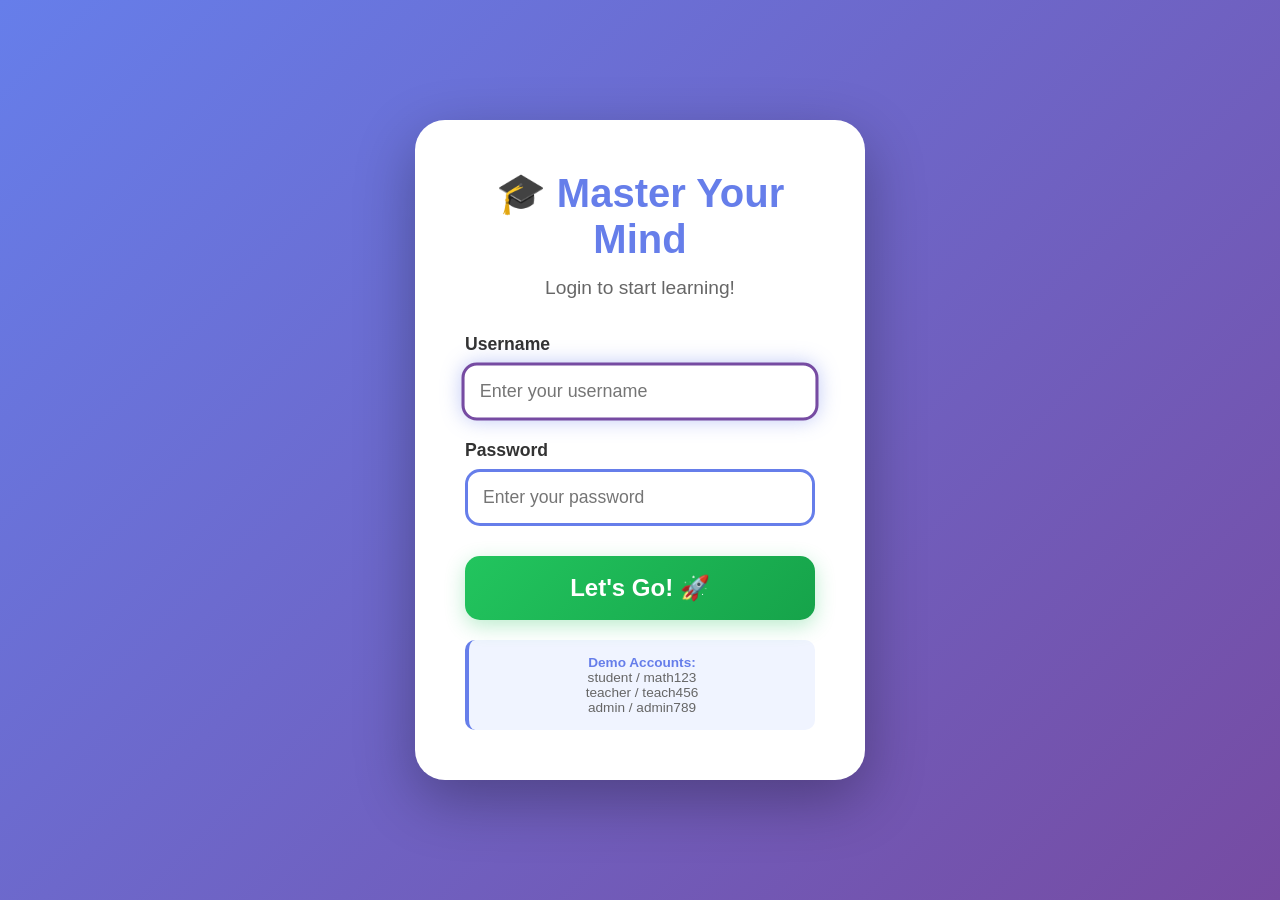
==== index.html @ 48326f7e "math page" ====
<!DOCTYPE html>
<html lang="en">
<head>
    <meta charset="UTF-8">
    <meta name="viewport" content="width=device-width, initial-scale=1.0">
    <title>Math Facts Practice</title>
    <style>
        :root {
            --primary-color: #667eea;
            --primary-dark: #764ba2;
            --success-color: #22c55e;
            --success-dark: #16a34a;
            --warning-color: #f59e0b;
            --warning-dark: #d97706;
            --error-color: #ef4444;
            --text-color: #333;
            --shadow-sm: 0 4px 10px rgba(0, 0, 0, 0.15);
            --shadow-md: 0 8px 25px rgba(0, 0, 0, 0.2);
            --shadow-lg: 0 20px 60px rgba(0, 0, 0, 0.3);
            --border-radius: 20px;
            --transition: all 0.3s ease;
        }

        * {
            margin: 0;
            padding: 0;
            box-sizing: border-box;
        }

        body {
            font-family: 'Comic Sans MS', cursive, sans-serif;
            background: linear-gradient(135deg, var(--primary-color) 0%, var(--primary-dark) 100%);
            background-attachment: fixed;
            min-height: 100vh;
            display: flex;
            justify-content: center;
            align-items: center;
            padding: 40px 20px;
            overflow-x: hidden;
            -webkit-font-smoothing: antialiased;
            -moz-osx-font-smoothing: grayscale;
        }

        .container {
            background: white;
            border-radius: 30px;
            padding: 30px;
            box-shadow: var(--shadow-lg);
            max-width: 700px;
            width: 100%;
            max-height: 85vh;
            overflow-y: auto;
        }

        h1 {
            color: var(--primary-color);
            text-align: center;
            margin-bottom: 20px;
            font-size: 2.2em;
            text-shadow: 2px 2px 4px rgba(102, 126, 234, 0.1);
            animation: titleGlow 3s ease-in-out infinite;
        }

        @keyframes titleGlow {
            0%, 100% {
                text-shadow: 2px 2px 4px rgba(102, 126, 234, 0.2);
            }
            50% {
                text-shadow: 2px 2px 8px rgba(102, 126, 234, 0.4);
            }
        }

        .score-board {
            display: flex;
            justify-content: space-around;
            margin-bottom: 20px;
            padding: 15px;
            background: linear-gradient(135deg, #f0f4ff 0%, #fef3ff 100%);
            border-radius: var(--border-radius);
            box-shadow: var(--shadow-sm);
        }

        .score-item {
            text-align: center;
            transition: var(--transition);
        }

        .score-item:hover {
            transform: translateY(-2px);
        }

        .score-label {
            font-size: 0.9em;
            color: #666;
            margin-bottom: 5px;
            text-transform: uppercase;
            letter-spacing: 0.5px;
        }

        .score-value {
            font-size: 2em;
            font-weight: bold;
            color: var(--primary-color);
            text-shadow: 1px 1px 2px rgba(102, 126, 234, 0.1);
        }

        .difficulty-selector {
            display: flex;
            gap: 10px;
            margin-bottom: 30px;
            flex-wrap: wrap;
        }

        .difficulty-btn, .operation-btn {
            flex: 1;
            padding: 12px;
            border: 3px solid var(--primary-color);
            background: white;
            border-radius: 12px;
            font-size: 0.95em;
            font-weight: bold;
            cursor: pointer;
            transition: var(--transition);
            min-width: 100px;
            box-shadow: var(--shadow-sm);
        }

        .difficulty-btn:hover, .operation-btn:hover {
            transform: translateY(-2px);
            box-shadow: var(--shadow-md);
        }

        .difficulty-btn.active, .operation-btn.active {
            background: linear-gradient(135deg, var(--success-color) 0%, var(--success-dark) 100%);
            color: white;
            border-color: var(--success-dark);
            box-shadow: 0 6px 20px rgba(34, 197, 94, 0.4);
            transform: scale(1.05);
        }

        .operation-btn {
            background: rgba(255, 255, 255, 0.95);
            backdrop-filter: blur(10px);
        }

        .operation-btn.active {
            background: linear-gradient(135deg, var(--success-color) 0%, var(--success-dark) 100%);
        }

        .problem-area {
            text-align: center;
            margin: 25px 0;
        }

        .keyboard-hint {
            font-size: 0.9em;
            color: #999;
            margin-top: 10px;
            font-style: italic;
        }

        .problem {
            font-size: 2.5em;
            font-weight: bold;
            color: var(--text-color);
            margin-bottom: 20px;
            text-shadow: 2px 2px 4px rgba(0, 0, 0, 0.05);
            animation: problemFade 0.4s ease-out;
        }

        .problem sup {
            font-size: 0.6em;
            vertical-align: super;
        }

        @keyframes problemFade {
            from {
                opacity: 0;
                transform: scale(0.95);
            }
            to {
                opacity: 1;
                transform: scale(1);
            }
        }

        .answer-input {
            font-size: 2em;
            padding: 15px;
            border: 3px solid var(--primary-color);
            border-radius: 15px;
            text-align: center;
            width: 200px;
            font-family: inherit;
            transition: var(--transition);
        }

        .answer-input:focus {
            outline: none;
            border-color: var(--primary-dark);
            box-shadow: 0 0 20px rgba(102, 126, 234, 0.4);
            transform: scale(1.02);
        }

        .submit-btn {
            margin-top: 20px;
            padding: 15px 40px;
            font-size: 1.5em;
            background: linear-gradient(135deg, var(--primary-color) 0%, var(--primary-dark) 100%);
            color: white;
            border: none;
            border-radius: 15px;
            cursor: pointer;
            font-weight: bold;
            transition: var(--transition);
            box-shadow: 0 4px 15px rgba(102, 126, 234, 0.3);
        }

        .submit-btn:hover:not(:disabled) {
            transform: scale(1.05) translateY(-2px);
            box-shadow: 0 8px 25px rgba(102, 126, 234, 0.5);
        }

        .submit-btn:active:not(:disabled) {
            transform: scale(0.98);
        }

        .submit-btn:disabled, .answer-input:disabled {
            opacity: 0.5;
            cursor: not-allowed;
            filter: grayscale(0.3);
        }

        .feedback {
            margin-top: 20px;
            font-size: 1.5em;
            font-weight: bold;
            min-height: 40px;
            transition: all 0.3s;
        }

        .feedback.break-message {
            color: #f59e0b;
            font-size: 1.3em;
            line-height: 1.5;
        }

        .correct {
            color: #22c55e;
        }

        .incorrect {
            color: #ef4444;
        }

        .left-panel {
            position: fixed;
            left: 20px;
            top: 50%;
            transform: translateY(-50%);
            display: flex;
            flex-direction: column;
            gap: 15px;
            min-width: 280px;
            z-index: 50;
            max-height: 90vh;
            overflow-y: auto;
        }

        .operations {
            display: grid;
            grid-template-columns: repeat(2, 1fr);
            gap: 7px;
        }

        .operation-btn {
            width: 100%;
            padding: 10px 8px;
            font-size: 0.85em;
        }

        .difficulty-selector {
            display: flex;
            gap: 10px;
            flex-wrap: wrap;
        }

        @keyframes celebrate {
            0%, 100% { transform: scale(1); }
            50% { transform: scale(1.2); }
        }

        .celebrating {
            animation: celebrate 0.5s ease-in-out;
        }

        .rewards-bank {
            background: linear-gradient(135deg, #ffd89b 0%, #19547b 100%);
            border-radius: 20px;
            padding: 20px;
            height: 180px;
            box-shadow: 0 8px 25px rgba(0, 0, 0, 0.2);
            display: flex;
            flex-direction: column;
        }

        .bank-title {
            text-align: center;
            color: white;
            font-size: 1.3em;
            font-weight: bold;
            margin-bottom: 15px;
            text-shadow: 2px 2px 4px rgba(0, 0, 0, 0.3);
        }

        .rewards-container {
            display: flex;
            flex-wrap: wrap;
            gap: 10px;
            justify-content: center;
            flex: 1;
            overflow-y: auto;
            align-content: flex-start;
        }

        .reward-item {
            font-size: 2.5em;
            animation: rewardPop 0.5s ease-out;
            display: inline-block;
        }

        @keyframes rewardPop {
            0% {
                transform: scale(0) rotate(0deg);
                opacity: 0;
            }
            50% {
                transform: scale(1.3) rotate(180deg);
            }
            100% {
                transform: scale(1) rotate(360deg);
                opacity: 1;
            }
        }

        .floating-reward {
            position: fixed;
            font-size: 4em;
            pointer-events: none;
            animation: floatUp 2s ease-out forwards;
            z-index: 1000;
        }

        @keyframes floatUp {
            0% {
                transform: translateY(0) scale(1);
                opacity: 1;
            }
            100% {
                transform: translateY(-200px) scale(1.5);
                opacity: 0;
            }
        }

        .sound-toggle {
            position: fixed;
            top: 20px;
            right: 20px;
            background: white;
            border: 3px solid var(--primary-color);
            border-radius: 50%;
            width: 60px;
            height: 60px;
            font-size: 1.8em;
            cursor: pointer;
            transition: var(--transition);
            box-shadow: var(--shadow-md);
            z-index: 100;
        }

        .sound-toggle:hover {
            transform: scale(1.15) rotate(15deg);
            background: var(--primary-color);
            box-shadow: 0 8px 25px rgba(102, 126, 234, 0.4);
        }

        .sound-toggle:active {
            transform: scale(0.95);
        }

        .sound-toggle.muted {
            opacity: 0.6;
            filter: grayscale(0.5);
        }

        .timer-container {
            text-align: center;
            margin-bottom: 15px;
            display: flex;
            justify-content: center;
            align-items: center;
            gap: 15px;
        }

        .timer {
            font-size: 2.5em;
            font-weight: bold;
            color: var(--primary-color);
            padding: 15px 30px;
            background: linear-gradient(135deg, #f0f4ff 0%, #fef3ff 100%);
            border-radius: var(--border-radius);
            display: inline-block;
            min-width: 120px;
            transition: var(--transition);
            box-shadow: var(--shadow-sm);
        }

        .timer.warning {
            color: var(--error-color);
            background: linear-gradient(135deg, #fee 0%, #ffe6e6 100%);
            animation: pulse 1s infinite;
        }

        .control-btn {
            padding: 15px 30px;
            font-size: 1.3em;
            background: linear-gradient(135deg, var(--success-color) 0%, var(--success-dark) 100%);
            color: white;
            border: none;
            border-radius: 15px;
            cursor: pointer;
            font-weight: bold;
            transition: var(--transition);
            box-shadow: 0 4px 15px rgba(34, 197, 94, 0.3);
        }

        .control-btn:hover {
            transform: scale(1.05) translateY(-2px);
            box-shadow: 0 8px 25px rgba(34, 197, 94, 0.5);
        }

        .control-btn:active {
            transform: scale(0.98);
        }

        .control-btn.pause {
            background: linear-gradient(135deg, var(--warning-color) 0%, var(--warning-dark) 100%);
            box-shadow: 0 4px 15px rgba(245, 158, 11, 0.3);
        }

        .control-btn.pause:hover {
            box-shadow: 0 8px 25px rgba(245, 158, 11, 0.5);
        }

        @keyframes pulse {
            0%, 100% { transform: scale(1); }
            50% { transform: scale(1.05); }
        }

        @media (max-width: 1200px) {
            .left-panel {
                left: 10px;
                min-width: 260px;
            }

            .operation-btn {
                font-size: 0.8em;
                padding: 9px 6px;
            }

            .operations-container, .difficulty-selector-left {
                padding: 12px;
            }
        }

        .puzzle-container {
            background: rgba(255, 255, 255, 0.95);
            backdrop-filter: blur(10px);
            border-radius: 20px;
            padding: 25px;
            box-shadow: 0 8px 25px rgba(0, 0, 0, 0.2);
            display: flex;
            flex-direction: column;
        }

        .puzzle-title {
            text-align: center;
            font-size: 1.5em;
            font-weight: bold;
            color: #667eea;
            margin-bottom: 12px;
        }

        .puzzle-progress {
            text-align: center;
            font-size: 1.1em;
            color: #666;
            margin-bottom: 15px;
            font-weight: bold;
        }

        .progress-bar-container {
            width: 100%;
            height: 8px;
            background: #e0e0e0;
            border-radius: 10px;
            overflow: hidden;
            margin-bottom: 18px;
        }

        .progress-bar {
            height: 100%;
            background: linear-gradient(90deg, var(--success-color), var(--primary-color));
            width: 0%;
            transition: width 0.5s ease-out;
            box-shadow: 0 0 10px rgba(102, 126, 234, 0.5);
        }

        .puzzle-grid {
            display: grid;
            grid-template-columns: repeat(4, 1fr);
            gap: 6px;
            background: #f0f4ff;
            padding: 15px;
            border-radius: 15px;
        }

        .puzzle-slot {
            aspect-ratio: 1;
            background: #f5f5f5;
            display: flex;
            align-items: center;
            justify-content: center;
            font-size: 2.2em;
            position: relative;
            border: 3px dashed #ccc;
            transition: all 0.3s;
            clip-path: polygon(
                15% 0%, 25% 5%, 35% 0%, 65% 0%, 75% 5%, 85% 0%, 100% 0%,
                100% 15%, 95% 25%, 100% 35%, 100% 65%, 95% 75%, 100% 85%, 100% 100%,
                85% 100%, 75% 95%, 65% 100%, 35% 100%, 25% 95%, 15% 100%, 0% 100%,
                0% 85%, 5% 75%, 0% 65%, 0% 35%, 5% 25%, 0% 15%, 0% 0%
            );
        }

        .puzzle-slot:hover {
            background: #e8e8ff;
            border-color: #667eea;
        }

        .puzzle-slot.filled {
            background: linear-gradient(135deg, #667eea 0%, #764ba2 100%);
            border: none;
            animation: slotFilled 0.6s ease-out;
        }

        .puzzle-slot.filled::after {
            content: '✨';
            position: absolute;
            font-size: 1.5em;
        }

        .puzzle-piece {
            aspect-ratio: 1;
            background: linear-gradient(135deg, #667eea 0%, #764ba2 100%);
            display: flex;
            align-items: center;
            justify-content: center;
            font-size: 2.5em;
            cursor: grab;
            position: absolute;
            box-shadow: 0 8px 25px rgba(0, 0, 0, 0.4);
            clip-path: polygon(
                15% 0%, 25% 5%, 35% 0%, 65% 0%, 75% 5%, 85% 0%, 100% 0%,
                100% 15%, 95% 25%, 100% 35%, 100% 65%, 95% 75%, 100% 85%, 100% 100%,
                85% 100%, 75% 95%, 65% 100%, 35% 100%, 25% 95%, 15% 100%, 0% 100%,
                0% 85%, 5% 75%, 0% 65%, 0% 35%, 5% 25%, 0% 15%, 0% 0%
            );
            transition: transform 0.3s;
        }

        .puzzle-piece:active {
            cursor: grabbing;
            transform: scale(1.1);
        }

        .puzzle-piece.dragging {
            opacity: 0.5;
            z-index: 1000;
        }

        .puzzle-drop-zone {
            margin-top: 18px;
            padding: 25px;
            background: linear-gradient(135deg, #ffe4f0 0%, #e6f0ff 100%);
            border-radius: 15px;
            min-height: 130px;
            position: relative;
            border: 3px dashed #667eea;
            text-align: center;
        }

        .drop-zone-text {
            color: #667eea;
            font-weight: bold;
            margin-bottom: 12px;
            font-size: 1em;
        }

        @keyframes slotFilled {
            0% {
                transform: scale(0) rotate(-180deg);
                opacity: 0;
            }
            50% {
                transform: scale(1.2) rotate(10deg);
            }
            100% {
                transform: scale(1) rotate(0deg);
                opacity: 1;
            }
        }

        @keyframes revealPiece {
            0% {
                transform: scale(0) rotate(-180deg);
                opacity: 0;
            }
            50% {
                transform: scale(1.2) rotate(10deg);
            }
            100% {
                transform: scale(1) rotate(0deg);
                opacity: 1;
            }
        }

        .puzzle-complete {
            text-align: center;
            margin-top: 18px;
            font-size: 2.5em;
            animation: celebrate 1s ease-in-out infinite;
        }

        @media (max-width: 1400px) {
            .right-panel {
                right: 10px;
                max-width: 280px;
                width: 280px;
            }

            .left-panel {
                left: 10px;
                min-width: 270px;
            }

            .operation-btn {
                font-size: 0.82em;
                padding: 9px 7px;
            }

            .puzzle-container {
                padding: 20px;
            }

            .puzzle-grid {
                gap: 5px;
                padding: 12px;
            }

            .puzzle-piece {
                font-size: 2em;
            }
        }

        @media (max-width: 1200px) {
            .right-panel {
                right: 10px;
                max-width: 250px;
                width: 250px;
            }

            .puzzle-container {
                padding: 18px;
            }

            .puzzle-grid {
                gap: 4px;
                padding: 10px;
            }

            .puzzle-piece {
                font-size: 1.8em;
            }

            .puzzle-slot {
                font-size: 1.8em;
            }
        }

        @media (max-width: 900px) {
            .left-panel {
                position: relative;
                left: auto;
                top: auto;
                transform: none;
                margin: 20px auto;
                max-width: 400px;
            }

            .right-panel {
                position: relative;
                right: auto;
                top: auto;
                transform: none;
                margin: 20px auto;
                max-width: 400px;
                width: auto;
            }

            .break-tooltip {
                width: 90%;
                max-width: 400px;
                padding: 35px 30px;
            }

            .tooltip-emoji {
                font-size: 3.5em;
            }

            .tooltip-message {
                font-size: 1.2em;
            }

            .tooltip-close {
                font-size: 1.2em;
                padding: 12px 30px;
            }
        }

        .login-overlay {
            position: fixed;
            top: 0;
            left: 0;
            width: 100%;
            height: 100%;
            background: linear-gradient(135deg, #667eea 0%, #764ba2 100%);
            display: flex;
            justify-content: center;
            align-items: center;
            z-index: 9999;
        }

        .login-container {
            background: white;
            border-radius: 30px;
            padding: 50px;
            box-shadow: 0 20px 60px rgba(0, 0, 0, 0.3);
            max-width: 450px;
            width: 90%;
            text-align: center;
        }

        .login-title {
            font-size: 2.5em;
            color: #667eea;
            margin-bottom: 15px;
            font-weight: bold;
        }

        .login-subtitle {
            font-size: 1.2em;
            color: #666;
            margin-bottom: 35px;
        }

        .login-form {
            display: flex;
            flex-direction: column;
            gap: 20px;
        }

        .login-input-group {
            text-align: left;
        }

        .login-label {
            display: block;
            font-size: 1.1em;
            font-weight: bold;
            color: #333;
            margin-bottom: 8px;
        }

        .login-input {
            width: 100%;
            padding: 15px;
            font-size: 1.1em;
            border: 3px solid var(--primary-color);
            border-radius: 15px;
            font-family: inherit;
            box-sizing: border-box;
            transition: var(--transition);
        }

        .login-input:focus {
            outline: none;
            border-color: var(--primary-dark);
            box-shadow: 0 0 20px rgba(102, 126, 234, 0.4);
            transform: scale(1.02);
        }

        .login-btn {
            padding: 18px 40px;
            font-size: 1.5em;
            background: linear-gradient(135deg, var(--success-color) 0%, var(--success-dark) 100%);
            color: white;
            border: none;
            border-radius: 15px;
            cursor: pointer;
            font-weight: bold;
            transition: var(--transition);
            margin-top: 10px;
            box-shadow: 0 6px 20px rgba(34, 197, 94, 0.3);
        }

        .login-btn:hover {
            transform: scale(1.08) translateY(-2px);
            box-shadow: 0 10px 30px rgba(34, 197, 94, 0.5);
        }

        .login-btn:active {
            transform: scale(0.95);
        }

        .login-error {
            color: #ef4444;
            font-weight: bold;
            margin-top: 15px;
            font-size: 1.1em;
        }

        .login-hint {
            margin-top: 20px;
            padding: 15px;
            background: #f0f4ff;
            border-radius: 10px;
            font-size: 0.85em;
            color: #666;
            border-left: 4px solid #667eea;
        }

        .login-hint strong {
            color: #667eea;
        }

        .break-tooltip {
            position: fixed !important;
            top: 50% !important;
            left: 50% !important;
            transform: translate(-50%, -50%) !important;
            right: auto !important;
            bottom: auto !important;
            margin: 0 !important;
            background: linear-gradient(135deg, #fff5e6 0%, #ffe6f0 50%, #e6f0ff 100%);
            border-radius: 45% 55% 52% 48% / 48% 45% 55% 52%;
            padding: 45px 50px;
            box-shadow: 0 25px 70px rgba(0, 0, 0, 0.5),
                        inset 0 -5px 20px rgba(255, 255, 255, 0.5);
            z-index: 10000;
            max-width: 500px;
            width: 85%;
            max-height: 80vh;
            overflow-y: auto;
            text-align: center;
            border: 7px dashed #f59e0b;
            box-sizing: border-box;
        }

        .break-tooltip.show {
            animation: tooltipPop 0.5s ease-out;
        }

        @keyframes tooltipPop {
            0% {
                opacity: 0;
                transform: translate(-50%, -50%) scale(0.5);
            }
            100% {
                opacity: 1;
                transform: translate(-50%, -50%) scale(1);
            }
        }

        @keyframes float {
            0%, 100% {
                transform: translateY(0px);
            }
            50% {
                transform: translateY(-10px);
            }
        }

        .tooltip-emoji {
            font-size: 4.5em;
            margin-bottom: 20px;
            animation: wiggle 2s ease-in-out infinite;
            display: inline-block;
        }

        @keyframes wiggle {
            0%, 100% {
                transform: rotate(-5deg) scale(1);
            }
            25% {
                transform: rotate(5deg) scale(1.1);
            }
            50% {
                transform: rotate(-5deg) scale(1);
            }
            75% {
                transform: rotate(5deg) scale(1.1);
            }
        }

        @keyframes spin {
            0% { transform: rotate(0deg); }
            100% { transform: rotate(360deg); }
        }

        .tooltip-message {
            font-size: 1.4em;
            color: #333;
            line-height: 1.6;
            margin-bottom: 25px;
            font-weight: bold;
            text-shadow: 2px 2px 4px rgba(255, 255, 255, 0.8);
            animation: textBounce 3s ease-in-out infinite;
            padding: 0 10px;
        }

        @keyframes textBounce {
            0%, 100% {
                transform: translateY(0px);
            }
            50% {
                transform: translateY(-3px);
            }
        }

        .tooltip-close {
            padding: 15px 40px;
            font-size: 1.4em;
            background: linear-gradient(135deg, #22c55e 0%, #16a34a 100%);
            color: white;
            border: none;
            border-radius: 25px;
            cursor: pointer;
            font-weight: bold;
            transition: all 0.3s;
            box-shadow: 0 5px 20px rgba(34, 197, 94, 0.4);
        }

        .tooltip-close:hover {
            transform: scale(1.1) rotate(-2deg);
            box-shadow: 0 8px 30px rgba(34, 197, 94, 0.6);
        }

        .break-overlay {
            position: fixed;
            top: 0;
            left: 0;
            width: 100%;
            height: 100%;
            background: rgba(0, 0, 0, 0.6);
            z-index: 9999;
        }

        .difficulty-selector-left {
            background: rgba(255, 255, 255, 0.95);
            backdrop-filter: blur(10px);
            padding: 15px;
            border-radius: 18px;
            box-shadow: 0 8px 25px rgba(0, 0, 0, 0.2);
        }

        .operations-container {
            background: rgba(255, 255, 255, 0.95);
            backdrop-filter: blur(10px);
            padding: 15px;
            border-radius: 18px;
            box-shadow: 0 8px 25px rgba(0, 0, 0, 0.2);
        }

        .difficulty-title {
            text-align: center;
            font-size: 1.1em;
            font-weight: bold;
            color: var(--primary-color);
            margin-bottom: 10px;
        }

        .operations-title {
            text-align: center;
            font-size: 1.1em;
            font-weight: bold;
            color: var(--primary-color);
            margin-bottom: 10px;
        }

        .difficulty-selector-left .difficulty-btn {
            width: 100%;
            margin-bottom: 7px;
        }

        .difficulty-selector-left .difficulty-btn:last-child {
            margin-bottom: 0;
        }

        .right-panel {
            position: fixed;
            right: 20px;
            top: 50%;
            transform: translateY(-50%);
            display: flex;
            flex-direction: column;
            gap: 20px;
            max-width: 350px;
            width: 350px;
            z-index: 50;
            max-height: 90vh;
        }

        .right-panel .rewards-bank {
            margin-bottom: 0;
            box-shadow: 0 8px 25px rgba(0, 0, 0, 0.2);
            flex-shrink: 0;
        }

        .right-panel .puzzle-container {
            flex-shrink: 0;
        }

        .fade-in {
            animation: fadeIn 0.5s ease-out;
        }

        @keyframes fadeIn {
            from {
                opacity: 0;
                transform: translateY(20px);
            }
            to {
                opacity: 1;
                transform: translateY(0);
            }
        }

        .hidden {
            display: none !important;
        }

        /* Scroll optimization */
        * {
            scroll-behavior: smooth;
        }

        /* Performance optimization */
        .puzzle-piece, .reward-item, .floating-reward {
            will-change: transform;
        }
    </style>
</head>
<body>
    <div class="login-overlay" id="loginOverlay">
        <div class="login-container">
            <div class="login-title">🎓 Master Your Mind</div>
            <div class="login-subtitle">Login to start learning!</div>
            <form class="login-form" id="loginForm">
                <div class="login-input-group">
                    <label class="login-label" for="username">Username</label>
                    <input type="text" class="login-input" id="username" placeholder="Enter your username" required autofocus>
                </div>
                <div class="login-input-group">
                    <label class="login-label" for="password">Password</label>
                    <input type="password" class="login-input" id="password" placeholder="Enter your password" required>
                </div>
                <button type="submit" class="login-btn">Let's Go! 🚀</button>
                <div class="login-error hidden" id="loginError"></div>
            </form>
            <div class="login-hint">
                <strong>Demo Accounts:</strong><br>
                student / math123<br>
                teacher / teach456<br>
                admin / admin789
            </div>
        </div>
    </div>

    <button class="sound-toggle hidden" id="soundToggle">🔊</button>

    <div class="left-panel hidden" id="leftPanel">
        <div class="operations-container">
            <div class="operations-title">📐 Operations</div>
            <div class="operations" id="operations">
                <button class="operation-btn active" data-op="add">+ Addition</button>
                <button class="operation-btn" data-op="subtract">- Subtraction</button>
                <button class="operation-btn" data-op="multiply">× Multiplication</button>
                <button class="operation-btn" data-op="divide">÷ Division</button>
                <button class="operation-btn" data-op="sqrt">√ Square Root</button>
                <button class="operation-btn" data-op="cbrt">∛ Cube Root</button>
                <button class="operation-btn" data-op="exponent">^ Exponents</button>
                <button class="operation-btn" data-op="fraction-add">⅟ Add Fractions</button>
                <button class="operation-btn" data-op="find-denominator">Find Denominator</button>
                <button class="operation-btn" data-op="find-numerator">Find Numerator</button>
                <button class="operation-btn" data-op="reduce-fraction">Reduce Fraction</button>
                <button class="operation-btn" data-op="equal-fraction">Equal Fractions</button>
            </div>
        </div>

        <div class="difficulty-selector-left">
            <div class="difficulty-title">🎯 Difficulty</div>
            <button class="difficulty-btn active" data-level="easy">Easy (0-20)</button>
            <button class="difficulty-btn" data-level="medium">Medium (0-40)</button>
            <button class="difficulty-btn" data-level="hard">Hard (0-100)</button>
        </div>
    </div>

    <div class="right-panel hidden" id="rightPanel">
        <div class="rewards-bank">
            <div class="bank-title">🏦 My Rewards Bank 🏦</div>
            <div class="rewards-container" id="rewards"></div>
        </div>

        <div class="puzzle-container">
            <div class="puzzle-title">🧩 Jigsaw Puzzle</div>
            <div class="puzzle-progress" id="puzzleProgress">0/16 pieces</div>
            <div class="progress-bar-container">
                <div class="progress-bar" id="progressBar"></div>
            </div>
            <div class="puzzle-grid" id="puzzleGrid"></div>
            <div class="puzzle-drop-zone" id="dropZone" style="display: none;">
                <div class="drop-zone-text">Drag piece here! 👇</div>
            </div>
            <div class="puzzle-complete" id="puzzleComplete" style="display: none;">🎉🏆🎉</div>
        </div>
    </div>

    <div class="container hidden" id="mainContainer">
        <h1>Math Facts Practice!</h1>

        <div class="score-board">
            <div class="score-item">
                <div class="score-label">Correct</div>
                <div class="score-value" id="correct">0</div>
            </div>
            <div class="score-item">
                <div class="score-label">Streak</div>
                <div class="score-value" id="streak">0</div>
            </div>
            <div class="score-item">
                <div class="score-label">Total</div>
                <div class="score-value" id="total">0</div>
            </div>
        </div>

        <div class="timer-container">
            <button class="control-btn" id="startBtn">Start ▶️</button>
            <div class="timer" id="timer">45</div>
            <button class="control-btn pause hidden" id="pauseBtn">Pause ⏸️</button>
        </div>

        <div class="problem-area">
            <div class="problem" id="problem">Select operation and click Start!</div>
            <input type="number" class="answer-input" id="answer" placeholder="?" disabled>
            <div class="keyboard-hint">Press Enter ↵ to submit</div>
            <button class="submit-btn" id="submit" disabled>Check Answer</button>
            <div class="feedback" id="feedback"></div>
        </div>
    </div>

    <script>
        // Login credentials (you can change these)
        const validCredentials = {
            'student': 'math123',
            'teacher': 'teach456',
            'admin': 'admin789'
        };

        // Handle login
        document.getElementById('loginForm').addEventListener('submit', function(e) {
            e.preventDefault();

            const username = document.getElementById('username').value;
            const password = document.getElementById('password').value;
            const errorEl = document.getElementById('loginError');

            // Check credentials
            if (validCredentials[username] && validCredentials[username] === password) {
                // Successful login - show main app with animations
                document.getElementById('loginOverlay').classList.add('hidden');

                setTimeout(() => {
                    const elements = ['soundToggle', 'leftPanel', 'rightPanel', 'mainContainer'];
                    elements.forEach((id, index) => {
                        setTimeout(() => {
                            const el = document.getElementById(id);
                            el.classList.remove('hidden');
                            el.classList.add('fade-in');
                        }, index * 100);
                    });
                }, 100);

                // Initialize puzzle (but don't start game yet)
                setTimeout(() => initializePuzzle(), 500);
            } else {
                // Failed login
                errorEl.textContent = '❌ Invalid username or password!';
                errorEl.classList.remove('hidden');
                document.getElementById('password').value = '';

                // Shake animation
                const loginContainer = document.querySelector('.login-container');
                loginContainer.style.animation = 'shake 0.5s';
                setTimeout(() => {
                    loginContainer.style.animation = '';
                }, 500);
            }
        });

        // Handle Start button
        document.getElementById('startBtn').addEventListener('click', function() {
            const answerInput = document.getElementById('answer');
            const submitBtn = document.getElementById('submit');

            // Close any open tooltips
            closeBreakTooltip();

            if (!gameStarted) {
                // First time start
                gameStarted = true;
                isPaused = false;
                this.classList.add('hidden');
                document.getElementById('pauseBtn').classList.remove('hidden');

                // Enable input controls
                answerInput.disabled = false;
                submitBtn.disabled = false;

                // Clear any break messages
                document.getElementById('feedback').textContent = '';

                generateProblem();
            } else if (isPaused) {
                // Resume from pause
                isPaused = false;
                this.classList.add('hidden');
                document.getElementById('pauseBtn').classList.remove('hidden');
                this.textContent = 'Start ▶️';

                // Enable input controls
                answerInput.disabled = false;
                submitBtn.disabled = false;

                // Clear break message
                document.getElementById('feedback').textContent = '';

                resumeTimer();
            }
        });

        // Handle Pause button
        document.getElementById('pauseBtn').addEventListener('click', function() {
            isPaused = true;
            this.classList.add('hidden');
            const startBtn = document.getElementById('startBtn');
            startBtn.classList.remove('hidden');
            startBtn.textContent = 'Resume ▶️';

            // Disable input controls while paused
            document.getElementById('answer').disabled = true;
            document.getElementById('submit').disabled = true;

            pauseTimer();

            // Show break message tooltip popup with delay
            setTimeout(() => {
                showBreakTooltip();
            }, 300);
        });

        // Add shake animation
        const style = document.createElement('style');
        style.textContent = `
            @keyframes shake {
                0%, 100% { transform: translateX(0); }
                25% { transform: translateX(-10px); }
                75% { transform: translateX(10px); }
            }
        `;
        document.head.appendChild(style);

        let correct = 0;
        let total = 0;
        let streak = 0;
        let currentAnswer = 0;
        let difficulty = 'easy';
        let operation = 'add';
        let rewards = [];
        let soundEnabled = true;
        let timeLeft = 45;
        let timerInterval = null;
        let puzzlePiecesRevealed = 0;
        const totalPuzzlePieces = 16;
        const rewardsPerPiece = 5;
        let currentDraggingPiece = null;
        let timerPaused = false;
        let pendingPieceIndex = null;
        let gameStarted = false;
        let isPaused = false;

        const difficultyRanges = {
            easy: { min: 0, max: 20 },
            medium: { min: 0, max: 40 },
            hard: { min: 0, max: 100 }
        };

        const rewardEmojis = [
            // Achievements & Stars
            '⭐', '🌟', '✨', '🏆', '🎖️', '🥇', '🎯', '💎',
            // Celebrations
            '🎁', '🎈', '🎉', '🎊', '🎀', '🎪', '🎭', '🎨',
            // Animals
            '🦄', '🐻', '🐼', '🐨', '🦊', '🦁', '🐯', '🐸',
            '🐙', '🦋', '🐶', '🐱', '🐭', '🐹', '🐰', '🦝',
            '🐵', '🐔', '🐧', '🐦', '🦆', '🦅', '🦉', '🦜',
            '🐢', '🐍', '🦎', '🐠', '🐟', '🐬', '🦈', '🐳',
            // Vehicles
            '🚀', '✈️', '🚁', '🚂', '🚃', '🚄', '🚅', '🚆',
            '🚇', '🚌', '🚎', '🏎️', '🚓', '🚑', '🚒', '🚐',
            '🚚', '🚛', '🚜', '🛴', '🛵', '🏍️', '🚲', '🛹',
            // Candies & Treats
            '🍭', '🍬', '🍫', '🍩', '🍪', '🧁', '🎂', '🍰',
            '🍦', '🍨', '🍧', '🍡', '🍮', '🍯', '🍬', '🍫',
            // Fruits
            '🍎', '🍓', '🍊', '🍌', '🍉', '🍇', '🍒', '🍑',
            '🍍', '🥝', '🥥', '🍋', '🍈', '🍏', '🫐', '🥭',
            // Nature
            '🌈', '☀️', '🌺', '🌸', '🌼', '🌻', '🌷', '🌹',
            // Ninja & Warriors
            '🥷', '🥋', '⚔️', '🛡️', '👑', '🏹', '🗡️'
        ];

        const breakMessages = [
            { emoji: '🎪', text: "Time for a tiny 10-minute break! Stretch, wiggle, dance… then zoom back here ASAP!" },
            { emoji: '⭐', text: "Take a 10-minute break, little math superstar! Hop back soon!" },
            { emoji: '🚀', text: "Mission pause! You've got a 10-minute break. Return to base ASAP, space cadet!" },
            { emoji: '✨', text: "A magical 10-minute break appears! Come back quickly so the magic continues!" },
            { emoji: '🏆', text: "Great job! Take a quick 10-minute break and come back ready to win again!" },
            { emoji: '🥷', text: "Ninja break time! Take 10 minutes to recharge your stealth powers. Return swiftly!" },
            { emoji: '🐾', text: "Shhh… Ninja rest mode activated! Take a 10-minute break and sneak back ASAP!" },
            { emoji: '⚔️', text: "Great strikes, young ninja! Take 10 quiet minutes, then return for your next mission!" },
            { emoji: '🍵', text: "Your ninja energy needs a refill! Take a 10-minute break and return with silent speed!" },
            { emoji: '🥋', text: "The Ninja Master says: 10-minute pause! Come back quickly for your next challenge!" },
            { emoji: '🦸‍♂️', text: "Superhero break time! Take a mighty 10 minutes, then fly back ASAP!" },
            { emoji: '⚡', text: "Power-up time! Take a 10-minute hero break and return stronger than ever!" },
            { emoji: '💥', text: "Even superheroes rest! Take 10 minutes, then swoop back to save the day!" },
            { emoji: '🔋', text: "Your super-powers need recharging! Take a quick 10-minute break and return fast!" },
            { emoji: '🛡️', text: "Hero alert! 10-minute break activated. Report back as soon as you can!" },
            { emoji: '🍭', text: "Candy break! Take 10 sweet minutes to refuel and return ready for more!" },
            { emoji: '🦄', text: "Unicorn magic needs a rest! Take a 10-minute break and gallop back quickly!" },
            { emoji: '🎨', text: "Artist's break! Take 10 colorful minutes, then paint more math victories!" },
            { emoji: '🎮', text: "Level pause! Take a 10-minute break and prepare for the next challenge!" },
            { emoji: '🌈', text: "Rainbow rest time! Take 10 bright minutes and come back shining!" },
            { emoji: '🐻', text: "Bear hug break! Rest for 10 cozy minutes and come back strong!" },
            { emoji: '🦊', text: "Clever fox break! Take 10 minutes to rest your smart brain!" },
            { emoji: '🚂', text: "All aboard the break train! 10-minute station stop, then zoom ahead!" },
            { emoji: '🏎️', text: "Pit stop! Take a speedy 10-minute break and race back to action!" },
            { emoji: '🍦', text: "Ice cream break! Cool down for 10 minutes and return refreshed!" },
            { emoji: '🎪', text: "Circus intermission! Take 10 fun minutes and hurry back for the show!" },
            { emoji: '🦋', text: "Butterfly rest! Take 10 gentle minutes and flutter back soon!" },
            { emoji: '🎯', text: "Target locked on break mode! 10 minutes to recharge, then aim again!" },
            { emoji: '🌟', text: "Star power recharging! Take 10 sparkly minutes and shine back here!" },
            { emoji: '🐧', text: "Penguin waddle break! Take 10 cool minutes and slide back ASAP!" }
        ];

        function getRandomReward() {
            return rewardEmojis[Math.floor(Math.random() * rewardEmojis.length)];
        }

        function getRandomBreakMessage() {
            return breakMessages[Math.floor(Math.random() * breakMessages.length)];
        }

        function showBreakTooltip() {
            const message = getRandomBreakMessage();

            // Create overlay
            const overlay = document.createElement('div');
            overlay.className = 'break-overlay';
            overlay.id = 'breakOverlay';

            // Create tooltip with fun decorations
            const tooltip = document.createElement('div');
            tooltip.className = 'break-tooltip show';
            tooltip.innerHTML = `
                <div style="position: absolute; top: 15px; left: 15px; font-size: 1.8em; animation: wiggle 3s ease-in-out infinite;">✨</div>
                <div style="position: absolute; top: 15px; right: 15px; font-size: 2em; animation: pulse 2s infinite;">⭐</div>
                <div style="position: absolute; bottom: 60px; left: 15px; font-size: 1.8em; animation: float 3s ease-in-out infinite;">🌟</div>
                <div style="position: absolute; bottom: 60px; right: 15px; font-size: 2em; animation: pulse 2.5s infinite;">💫</div>
                <div class="tooltip-emoji">${message.emoji}</div>
                <div class="tooltip-message">${message.text}</div>
                <button class="tooltip-close" id="closeTooltip">Got it! 👍</button>
            `;

            document.body.appendChild(overlay);
            document.body.appendChild(tooltip);

            // Force reflow to ensure centered position
            tooltip.offsetHeight;

            // Close tooltip when clicking button or overlay
            document.getElementById('closeTooltip').addEventListener('click', closeBreakTooltip);
            overlay.addEventListener('click', closeBreakTooltip);
        }

        function closeBreakTooltip() {
            const overlay = document.getElementById('breakOverlay');
            const tooltip = document.querySelector('.break-tooltip');
            if (overlay) overlay.remove();
            if (tooltip) tooltip.remove();
        }

        function initializePuzzle() {
            const puzzleGrid = document.getElementById('puzzleGrid');
            puzzleGrid.innerHTML = '';

            // Create empty slots for all pieces
            for (let i = 0; i < totalPuzzlePieces; i++) {
                const slot = document.createElement('div');
                slot.className = 'puzzle-slot';
                slot.id = `puzzle-slot-${i}`;
                slot.dataset.slotIndex = i;

                // Add drop event listeners
                slot.addEventListener('dragover', handleDragOver);
                slot.addEventListener('drop', handleDrop);

                puzzleGrid.appendChild(slot);
            }

            updatePuzzleProgress();
        }

        function updatePuzzleProgress() {
            const progressEl = document.getElementById('puzzleProgress');
            progressEl.textContent = `${puzzlePiecesRevealed}/${totalPuzzlePieces} pieces`;

            // Update progress bar
            const progressBar = document.getElementById('progressBar');
            if (progressBar) {
                const percentage = (puzzlePiecesRevealed / totalPuzzlePieces) * 100;
                progressBar.style.width = percentage + '%';
            }

            // Check if puzzle is complete
            if (puzzlePiecesRevealed === totalPuzzlePieces) {
                document.getElementById('puzzleComplete').style.display = 'block';
                document.getElementById('dropZone').style.display = 'none';
                playCorrectSound();

                // Create confetti celebration
                createConfetti();

                // Show completion message
                setTimeout(() => {
                    const feedbackEl = document.getElementById('feedback');
                    feedbackEl.textContent = '🎊 PUZZLE COMPLETE! You are a MATH CHAMPION! 🏆';
                    feedbackEl.className = 'feedback correct celebrating';
                }, 500);
            }
        }

        function createConfetti() {
            const confettiEmojis = ['🎉', '🎊', '⭐', '✨', '🌟', '💫', '🏆'];
            const colors = ['#22c55e', '#667eea', '#f59e0b', '#ef4444', '#8b5cf6'];

            for (let i = 0; i < 30; i++) {
                setTimeout(() => {
                    const confetti = document.createElement('div');
                    confetti.textContent = confettiEmojis[Math.floor(Math.random() * confettiEmojis.length)];
                    confetti.style.position = 'fixed';
                    confetti.style.left = Math.random() * 100 + '%';
                    confetti.style.top = '-50px';
                    confetti.style.fontSize = (Math.random() * 2 + 1) + 'em';
                    confetti.style.zIndex = '9999';
                    confetti.style.pointerEvents = 'none';
                    confetti.style.animation = `confettiFall ${Math.random() * 2 + 2}s linear forwards`;

                    document.body.appendChild(confetti);

                    setTimeout(() => confetti.remove(), 4000);
                }, i * 100);
            }
        }

        // Add confetti animation dynamically
        const confettiStyle = document.createElement('style');
        confettiStyle.textContent = `
            @keyframes confettiFall {
                to {
                    transform: translateY(100vh) rotate(${Math.random() * 720}deg);
                    opacity: 0;
                }
            }
        `;
        document.head.appendChild(confettiStyle);

        function checkPuzzleReveal() {
            const rewardCount = rewards.length;
            const shouldHavePieces = Math.min(
                Math.floor(rewardCount / rewardsPerPiece),
                totalPuzzlePieces
            );

            if (shouldHavePieces > puzzlePiecesRevealed && pendingPieceIndex === null) {
                revealPuzzlePiece();
            }
        }

        function revealPuzzlePiece() {
            if (puzzlePiecesRevealed >= totalPuzzlePieces) return;

            pendingPieceIndex = puzzlePiecesRevealed;

            // Pause the timer
            pauseTimer();

            // Disable input controls during puzzle placement
            document.getElementById('answer').disabled = true;
            document.getElementById('submit').disabled = true;

            // Show drop zone with the new piece
            const dropZone = document.getElementById('dropZone');
            dropZone.style.display = 'block';
            dropZone.innerHTML = '<div class="drop-zone-text">Drag piece to correct spot! 👇</div>';

            // Create draggable piece
            const piece = document.createElement('div');
            piece.className = 'puzzle-piece';
            piece.id = `draggable-piece-${pendingPieceIndex}`;
            piece.dataset.pieceIndex = pendingPieceIndex;
            piece.textContent = '🧩';
            piece.draggable = true;

            // Set initial position
            piece.style.width = '80px';
            piece.style.height = '80px';
            piece.style.left = '50%';
            piece.style.top = '50%';
            piece.style.transform = 'translate(-50%, -50%)';

            piece.addEventListener('dragstart', handleDragStart);
            piece.addEventListener('dragend', handleDragEnd);

            dropZone.appendChild(piece);

            // Show special message
            setTimeout(() => {
                const feedbackEl = document.getElementById('feedback');
                if (feedbackEl.textContent.includes('Correct')) {
                    feedbackEl.textContent += ' 🧩 New puzzle piece! Drag it!';
                }
            }, 100);
        }

        function handleDragStart(e) {
            currentDraggingPiece = e.target;
            e.target.classList.add('dragging');
            e.dataTransfer.effectAllowed = 'move';
            e.dataTransfer.setData('text/html', e.target.innerHTML);
        }

        function handleDragEnd(e) {
            e.target.classList.remove('dragging');
        }

        function handleDragOver(e) {
            if (e.preventDefault) {
                e.preventDefault();
            }
            e.dataTransfer.dropEffect = 'move';
            return false;
        }

        function handleDrop(e) {
            if (e.stopPropagation) {
                e.stopPropagation();
            }
            e.preventDefault();

            const slot = e.currentTarget;
            const slotIndex = parseInt(slot.dataset.slotIndex);
            const pieceIndex = currentDraggingPiece ? parseInt(currentDraggingPiece.dataset.pieceIndex) : null;

            // Check if correct slot
            if (pieceIndex === slotIndex && pieceIndex === pendingPieceIndex) {
                // Correct placement!
                slot.classList.add('filled');
                currentDraggingPiece.remove();
                document.getElementById('dropZone').style.display = 'none';

                puzzlePiecesRevealed++;
                pendingPieceIndex = null;
                updatePuzzleProgress();

                playCorrectSound();

                // Re-enable input controls and resume timer only if not manually paused
                if (!isPaused) {
                    document.getElementById('answer').disabled = false;
                    document.getElementById('submit').disabled = false;
                    resumeTimer();
                }

                const feedbackEl = document.getElementById('feedback');
                feedbackEl.textContent = '🎉 Perfect! Piece placed correctly!';
                feedbackEl.className = 'feedback correct celebrating';
            } else {
                // Wrong slot - show feedback
                const feedbackEl = document.getElementById('feedback');
                feedbackEl.textContent = '❌ Try a different spot!';
                feedbackEl.className = 'feedback incorrect';

                setTimeout(() => {
                    feedbackEl.textContent = '';
                }, 1500);
            }

            currentDraggingPiece = null;
            return false;
        }

        function pauseTimer() {
            if (timerInterval) {
                clearInterval(timerInterval);
                timerInterval = null;
                timerPaused = true;
                const timerEl = document.getElementById('timer');
                timerEl.style.background = '#ffe4b5';
                if (!timerEl.textContent.includes('⏸️')) {
                    timerEl.textContent = '⏸️ ' + timeLeft;
                }
            }
        }

        function resumeTimer() {
            if (timerPaused || !timerInterval) {
                timerPaused = false;
                const timerEl = document.getElementById('timer');
                timerEl.style.background = '#f0f4ff';
                timerEl.textContent = timeLeft;

                if (timerInterval) {
                    clearInterval(timerInterval);
                }

                timerInterval = setInterval(() => {
                    if (!isPaused && !timerPaused) {
                        timeLeft--;
                        updateTimerDisplay();

                        if (timeLeft <= 0) {
                            clearInterval(timerInterval);
                            handleTimeout();
                        }
                    }
                }, 1000);
            }
        }

        // Sound effects using Web Audio API
        const audioContext = new (window.AudioContext || window.webkitAudioContext)();

        function playCorrectSound() {
            if (!soundEnabled) return;

            const oscillator = audioContext.createOscillator();
            const gainNode = audioContext.createGain();

            oscillator.connect(gainNode);
            gainNode.connect(audioContext.destination);

            // Play a cheerful ascending melody
            const now = audioContext.currentTime;
            oscillator.frequency.setValueAtTime(523.25, now); // C5
            oscillator.frequency.setValueAtTime(659.25, now + 0.1); // E5
            oscillator.frequency.setValueAtTime(783.99, now + 0.2); // G5

            gainNode.gain.setValueAtTime(0.3, now);
            gainNode.gain.exponentialRampToValueAtTime(0.01, now + 0.4);

            oscillator.start(now);
            oscillator.stop(now + 0.4);
        }

        function playWrongSound() {
            if (!soundEnabled) return;

            const oscillator = audioContext.createOscillator();
            const gainNode = audioContext.createGain();

            oscillator.connect(gainNode);
            gainNode.connect(audioContext.destination);

            // Play a gentle descending tone
            const now = audioContext.currentTime;
            oscillator.frequency.setValueAtTime(392.00, now); // G4
            oscillator.frequency.setValueAtTime(329.63, now + 0.15); // E4

            oscillator.type = 'sine';
            gainNode.gain.setValueAtTime(0.2, now);
            gainNode.gain.exponentialRampToValueAtTime(0.01, now + 0.3);

            oscillator.start(now);
            oscillator.stop(now + 0.3);
        }

        function addReward(x, y) {
            const reward = getRandomReward();
            rewards.push(reward);

            // Add to bank
            const rewardsContainer = document.getElementById('rewards');
            const rewardEl = document.createElement('span');
            rewardEl.className = 'reward-item';
            rewardEl.textContent = reward;
            rewardsContainer.appendChild(rewardEl);

            // Create floating animation from click position
            const floatingReward = document.createElement('div');
            floatingReward.className = 'floating-reward';
            floatingReward.textContent = reward;
            floatingReward.style.left = x + 'px';
            floatingReward.style.top = y + 'px';
            document.body.appendChild(floatingReward);

            setTimeout(() => {
                floatingReward.remove();
            }, 2000);

            // Check if we should reveal a puzzle piece
            checkPuzzleReveal();
        }

        function startTimer() {
            timeLeft = 45;
            updateTimerDisplay();

            if (timerInterval) {
                clearInterval(timerInterval);
            }

            timerInterval = setInterval(() => {
                timeLeft--;
                updateTimerDisplay();

                if (timeLeft <= 0) {
                    clearInterval(timerInterval);
                    handleTimeout();
                }
            }, 1000);
        }

        function updateTimerDisplay() {
            const timerEl = document.getElementById('timer');
            timerEl.textContent = timeLeft;

            if (timeLeft <= 10) {
                timerEl.classList.add('warning');
            } else {
                timerEl.classList.remove('warning');
            }
        }

        function handleTimeout() {
            if (!gameStarted || isPaused) return;

            const feedbackEl = document.getElementById('feedback');
            total++;
            streak = 0;

            feedbackEl.textContent = `⏱️ Time's up! The answer was ${currentAnswer}`;
            feedbackEl.className = 'feedback incorrect';
            playWrongSound();

            updateScoreboard();

            setTimeout(() => {
                if (!isPaused) {
                    generateProblem();
                }
            }, 2000);
        }

        function stopTimer() {
            if (timerInterval) {
                clearInterval(timerInterval);
                timerInterval = null;
            }
        }

        function getRandomNumber(min, max) {
            return Math.floor(Math.random() * (max - min + 1)) + min;
        }

        function generateProblem() {
            const range = difficultyRanges[difficulty];
            let num1 = getRandomNumber(range.min, range.max);
            let num2 = getRandomNumber(range.min, range.max);
            let problemText = '';

            switch(operation) {
                case 'add':
                    currentAnswer = num1 + num2;
                    problemText = `${num1} + ${num2} = ?`;
                    break;
                case 'subtract':
                    // Ensure positive result
                    if (num1 < num2) [num1, num2] = [num2, num1];
                    currentAnswer = num1 - num2;
                    problemText = `${num1} - ${num2} = ?`;
                    break;
                case 'multiply':
                    // Keep numbers smaller for multiplication
                    num1 = getRandomNumber(range.min, Math.min(12, range.max));
                    num2 = getRandomNumber(range.min, Math.min(12, range.max));
                    currentAnswer = num1 * num2;
                    problemText = `${num1} × ${num2} = ?`;
                    break;
                case 'divide':
                    // Ensure clean division
                    num2 = getRandomNumber(1, Math.min(12, range.max));
                    const quotient = getRandomNumber(1, Math.min(12, range.max));
                    num1 = num2 * quotient;
                    currentAnswer = quotient;
                    problemText = `${num1} ÷ ${num2} = ?`;
                    break;
                case 'sqrt':
                    // Generate perfect squares based on difficulty
                    let maxRoot;
                    if (difficulty === 'easy') {
                        maxRoot = 10; // squares up to 100
                    } else if (difficulty === 'medium') {
                        maxRoot = 15; // squares up to 225
                    } else {
                        maxRoot = 20; // squares up to 400
                    }
                    currentAnswer = getRandomNumber(1, maxRoot);
                    const square = currentAnswer * currentAnswer;
                    problemText = `√${square} = ?`;
                    break;
                case 'cbrt':
                    // Generate perfect cubes based on difficulty
                    let maxCubeRoot;
                    if (difficulty === 'easy') {
                        maxCubeRoot = 5; // cubes up to 125
                    } else if (difficulty === 'medium') {
                        maxCubeRoot = 8; // cubes up to 512
                    } else {
                        maxCubeRoot = 10; // cubes up to 1000
                    }
                    currentAnswer = getRandomNumber(1, maxCubeRoot);
                    const cube = currentAnswer * currentAnswer * currentAnswer;
                    problemText = `∛${cube} = ?`;
                    break;
                case 'exponent':
                    // Generate exponent problems based on difficulty
                    let base, exponent;
                    if (difficulty === 'easy') {
                        base = getRandomNumber(2, 5); // base 2-5
                        exponent = 2; // only squared
                    } else if (difficulty === 'medium') {
                        base = getRandomNumber(2, 8); // base 2-8
                        exponent = getRandomNumber(2, 3); // power of 2 or 3
                    } else {
                        base = getRandomNumber(2, 10); // base 2-10
                        exponent = getRandomNumber(2, 4); // power of 2, 3, or 4
                    }
                    currentAnswer = Math.pow(base, exponent);
                    problemText = `${base}<sup>${exponent}</sup> = ?`;
                    break;
                case 'fraction-add':
                    // Add two fractions with same denominator
                    const denom = getRandomNumber(2, 8);
                    const num1f = getRandomNumber(1, denom - 1);
                    const num2f = getRandomNumber(1, denom - num1f);
                    currentAnswer = num1f + num2f;
                    problemText = `<sup>${num1f}</sup>/<sub>${denom}</sub> + <sup>${num2f}</sup>/<sub>${denom}</sub> = <sup>?</sup>/<sub>${denom}</sub>`;
                    break;
                case 'find-denominator':
                    // Find missing denominator in equivalent fractions
                    const origNum = getRandomNumber(1, 6);
                    const origDen = getRandomNumber(2, 8);
                    const multiplier = getRandomNumber(2, 5);
                    currentAnswer = origDen * multiplier;
                    const newNum = origNum * multiplier;
                    problemText = `<sup>${origNum}</sup>/<sub>${origDen}</sub> = <sup>${newNum}</sup>/<sub>?</sub>`;
                    break;
                case 'find-numerator':
                    // Find missing numerator in equivalent fractions
                    const origNum2 = getRandomNumber(1, 6);
                    const origDen2 = getRandomNumber(2, 8);
                    const mult2 = getRandomNumber(2, 5);
                    currentAnswer = origNum2 * mult2;
                    const newDen = origDen2 * mult2;
                    problemText = `<sup>${origNum2}</sup>/<sub>${origDen2}</sub> = <sup>?</sup>/<sub>${newDen}</sub>`;
                    break;
                case 'reduce-fraction':
                    // Reduce fraction to lowest terms (find GCD)
                    const gcd = getRandomNumber(2, 6);
                    const simplNum = getRandomNumber(1, 5);
                    const simplDen = getRandomNumber(simplNum + 1, 8);
                    const reducNum = simplNum * gcd;
                    const reducDen = simplDen * gcd;
                    currentAnswer = simplNum; // Answer is the reduced numerator
                    problemText = `Reduce <sup>${reducNum}</sup>/<sub>${reducDen}</sub> = <sup>?</sup>/<sub>${simplDen}</sub>`;
                    break;
                case 'equal-fraction':
                    // Determine if two fractions are equal (answer 1 for yes, 0 for no)
                    const isEqual = Math.random() > 0.5;
                    if (isEqual) {
                        const n1 = getRandomNumber(1, 5);
                        const d1 = getRandomNumber(2, 8);
                        const m = getRandomNumber(2, 4);
                        problemText = `<sup>${n1}</sup>/<sub>${d1}</sub> = <sup>${n1 * m}</sup>/<sub>${d1 * m}</sub>? (1=Yes, 0=No)`;
                        currentAnswer = 1;
                    } else {
                        const n1eq = getRandomNumber(1, 5);
                        const d1eq = getRandomNumber(2, 8);
                        const n2eq = getRandomNumber(1, 5);
                        const d2eq = getRandomNumber(2, 8);
                        if (n1eq * d2eq !== n2eq * d1eq) {
                            problemText = `<sup>${n1eq}</sup>/<sub>${d1eq}</sub> = <sup>${n2eq}</sup>/<sub>${d2eq}</sub>? (1=Yes, 0=No)`;
                            currentAnswer = 0;
                        } else {
                            problemText = `<sup>${n1eq}</sup>/<sub>${d1eq}</sub> = <sup>${n2eq}</sup>/<sub>${d2eq}</sub>? (1=Yes, 0=No)`;
                            currentAnswer = 1;
                        }
                    }
                    break;
            }

            const problemEl = document.getElementById('problem');
            const fractionOps = ['exponent', 'fraction-add', 'find-denominator', 'find-numerator', 'reduce-fraction', 'equal-fraction'];
            if (fractionOps.includes(operation)) {
                problemEl.innerHTML = problemText;
            } else {
                problemEl.textContent = problemText;
            }
            document.getElementById('answer').value = '';
            document.getElementById('feedback').textContent = '';
            document.getElementById('answer').focus();

            // Start the timer only if game is running and not paused
            if (gameStarted && !isPaused && pendingPieceIndex === null) {
                startTimer();
            }
        }

        function checkAnswer() {
            if (!gameStarted) return;

            const userAnswer = parseInt(document.getElementById('answer').value);
            const feedbackEl = document.getElementById('feedback');

            if (isNaN(userAnswer)) {
                feedbackEl.textContent = 'Please enter a number!';
                feedbackEl.className = 'feedback incorrect';
                return;
            }

            // Stop the timer
            stopTimer();

            total++;

            if (userAnswer === currentAnswer) {
                correct++;
                streak++;
                feedbackEl.textContent = '🎉 Correct! Great job!';
                feedbackEl.className = 'feedback correct celebrating';

                // Play success sound
                playCorrectSound();

                // Add reward with animation from center of screen
                const centerX = window.innerWidth / 2;
                const centerY = window.innerHeight / 2;
                addReward(centerX, centerY);

                setTimeout(() => {
                    if (!isPaused) {
                        generateProblem();
                    }
                }, 1000);
            } else {
                streak = 0;
                feedbackEl.textContent = `Not quite. The answer is ${currentAnswer}`;
                feedbackEl.className = 'feedback incorrect';

                // Play try again sound
                playWrongSound();

                setTimeout(() => {
                    if (!isPaused) {
                        generateProblem();
                    }
                }, 2000);
            }

            updateScoreboard();
        }

        function updateScoreboard() {
            document.getElementById('correct').textContent = correct;
            document.getElementById('total').textContent = total;
            document.getElementById('streak').textContent = streak;
        }

        // Difficulty buttons
        document.querySelectorAll('.difficulty-btn').forEach(btn => {
            btn.addEventListener('click', function() {
                document.querySelectorAll('.difficulty-btn').forEach(b => b.classList.remove('active'));
                this.classList.add('active');
                difficulty = this.dataset.level;

                // Only generate new problem if game has started and not paused
                if (gameStarted && !isPaused) {
                    stopTimer();
                    generateProblem();
                }
            });
        });

        // Operation buttons
        document.querySelectorAll('.operation-btn').forEach(btn => {
            btn.addEventListener('click', function() {
                document.querySelectorAll('.operation-btn').forEach(b => b.classList.remove('active'));
                this.classList.add('active');
                operation = this.dataset.op;

                // Only generate new problem if game has started and not paused
                if (gameStarted && !isPaused) {
                    stopTimer();
                    generateProblem();
                }
            });
        });

        // Submit button
        document.getElementById('submit').addEventListener('click', checkAnswer);

        // Enter key to submit
        document.getElementById('answer').addEventListener('keypress', function(e) {
            if (e.key === 'Enter') {
                checkAnswer();
            }
        });

        // Sound toggle button
        document.getElementById('soundToggle').addEventListener('click', function() {
            soundEnabled = !soundEnabled;
            this.textContent = soundEnabled ? '🔊' : '🔇';
            this.classList.toggle('muted');
        });

        // Note: App initialization happens after successful login
    </script>
</body>
</html>
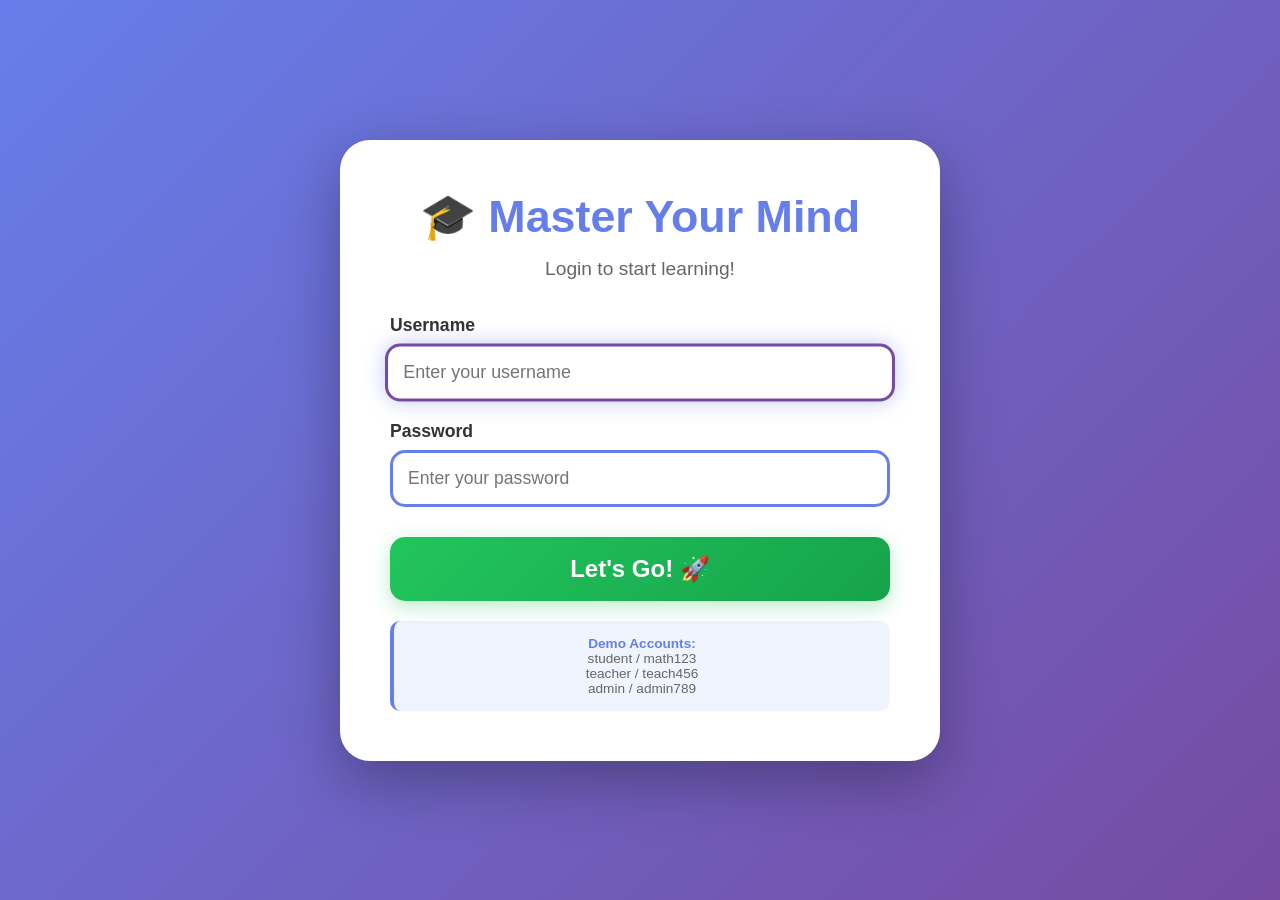
==== commit 276c938d: "added more pages" ====
--- a/index.html
+++ b/index.html
@@ -3,22 +3,13 @@
 <head>
     <meta charset="UTF-8">
     <meta name="viewport" content="width=device-width, initial-scale=1.0">
-    <title>Math Facts Practice</title>
+    <title>Elementary Learning Hub</title>
     <style>
         :root {
             --primary-color: #667eea;
             --primary-dark: #764ba2;
             --success-color: #22c55e;
-            --success-dark: #16a34a;
-            --warning-color: #f59e0b;
-            --warning-dark: #d97706;
             --error-color: #ef4444;
-            --text-color: #333;
-            --shadow-sm: 0 4px 10px rgba(0, 0, 0, 0.15);
-            --shadow-md: 0 8px 25px rgba(0, 0, 0, 0.2);
-            --shadow-lg: 0 20px 60px rgba(0, 0, 0, 0.3);
-            --border-radius: 20px;
-            --transition: all 0.3s ease;
         }
 
         * {
@@ -35,756 +26,44 @@
             display: flex;
             justify-content: center;
             align-items: center;
-            padding: 40px 20px;
-            overflow-x: hidden;
-            -webkit-font-smoothing: antialiased;
-            -moz-osx-font-smoothing: grayscale;
-        }
-
-        .container {
-            background: white;
-            border-radius: 30px;
-            padding: 30px;
-            box-shadow: var(--shadow-lg);
-            max-width: 700px;
-            width: 100%;
-            max-height: 85vh;
-            overflow-y: auto;
-        }
-
-        h1 {
-            color: var(--primary-color);
-            text-align: center;
-            margin-bottom: 20px;
-            font-size: 2.2em;
-            text-shadow: 2px 2px 4px rgba(102, 126, 234, 0.1);
-            animation: titleGlow 3s ease-in-out infinite;
-        }
-
-        @keyframes titleGlow {
-            0%, 100% {
-                text-shadow: 2px 2px 4px rgba(102, 126, 234, 0.2);
-            }
-            50% {
-                text-shadow: 2px 2px 8px rgba(102, 126, 234, 0.4);
-            }
-        }
-
-        .score-board {
-            display: flex;
-            justify-content: space-around;
-            margin-bottom: 20px;
-            padding: 15px;
-            background: linear-gradient(135deg, #f0f4ff 0%, #fef3ff 100%);
-            border-radius: var(--border-radius);
-            box-shadow: var(--shadow-sm);
-        }
-
-        .score-item {
-            text-align: center;
-            transition: var(--transition);
-        }
-
-        .score-item:hover {
-            transform: translateY(-2px);
-        }
-
-        .score-label {
-            font-size: 0.9em;
-            color: #666;
-            margin-bottom: 5px;
-            text-transform: uppercase;
-            letter-spacing: 0.5px;
-        }
-
-        .score-value {
-            font-size: 2em;
-            font-weight: bold;
-            color: var(--primary-color);
-            text-shadow: 1px 1px 2px rgba(102, 126, 234, 0.1);
-        }
-
-        .difficulty-selector {
-            display: flex;
-            gap: 10px;
-            margin-bottom: 30px;
-            flex-wrap: wrap;
-        }
-
-        .difficulty-btn, .operation-btn {
-            flex: 1;
-            padding: 12px;
-            border: 3px solid var(--primary-color);
-            background: white;
-            border-radius: 12px;
-            font-size: 0.95em;
-            font-weight: bold;
-            cursor: pointer;
-            transition: var(--transition);
-            min-width: 100px;
-            box-shadow: var(--shadow-sm);
-        }
-
-        .difficulty-btn:hover, .operation-btn:hover {
-            transform: translateY(-2px);
-            box-shadow: var(--shadow-md);
-        }
-
-        .difficulty-btn.active, .operation-btn.active {
-            background: linear-gradient(135deg, var(--success-color) 0%, var(--success-dark) 100%);
-            color: white;
-            border-color: var(--success-dark);
-            box-shadow: 0 6px 20px rgba(34, 197, 94, 0.4);
-            transform: scale(1.05);
-        }
-
-        .operation-btn {
-            background: rgba(255, 255, 255, 0.95);
-            backdrop-filter: blur(10px);
-        }
-
-        .operation-btn.active {
-            background: linear-gradient(135deg, var(--success-color) 0%, var(--success-dark) 100%);
-        }
-
-        .problem-area {
-            text-align: center;
-            margin: 25px 0;
-        }
-
-        .keyboard-hint {
-            font-size: 0.9em;
-            color: #999;
-            margin-top: 10px;
-            font-style: italic;
-        }
-
-        .problem {
-            font-size: 2.5em;
-            font-weight: bold;
-            color: var(--text-color);
-            margin-bottom: 20px;
-            text-shadow: 2px 2px 4px rgba(0, 0, 0, 0.05);
-            animation: problemFade 0.4s ease-out;
-        }
-
-        .problem sup {
-            font-size: 0.6em;
-            vertical-align: super;
-        }
-
-        @keyframes problemFade {
-            from {
-                opacity: 0;
-                transform: scale(0.95);
-            }
-            to {
-                opacity: 1;
-                transform: scale(1);
-            }
-        }
-
-        .answer-input {
-            font-size: 2em;
-            padding: 15px;
-            border: 3px solid var(--primary-color);
-            border-radius: 15px;
-            text-align: center;
-            width: 200px;
-            font-family: inherit;
-            transition: var(--transition);
-        }
-
-        .answer-input:focus {
-            outline: none;
-            border-color: var(--primary-dark);
-            box-shadow: 0 0 20px rgba(102, 126, 234, 0.4);
-            transform: scale(1.02);
-        }
-
-        .submit-btn {
-            margin-top: 20px;
-            padding: 15px 40px;
-            font-size: 1.5em;
-            background: linear-gradient(135deg, var(--primary-color) 0%, var(--primary-dark) 100%);
-            color: white;
-            border: none;
-            border-radius: 15px;
-            cursor: pointer;
-            font-weight: bold;
-            transition: var(--transition);
-            box-shadow: 0 4px 15px rgba(102, 126, 234, 0.3);
-        }
-
-        .submit-btn:hover:not(:disabled) {
-            transform: scale(1.05) translateY(-2px);
-            box-shadow: 0 8px 25px rgba(102, 126, 234, 0.5);
-        }
-
-        .submit-btn:active:not(:disabled) {
-            transform: scale(0.98);
-        }
-
-        .submit-btn:disabled, .answer-input:disabled {
-            opacity: 0.5;
-            cursor: not-allowed;
-            filter: grayscale(0.3);
-        }
-
-        .feedback {
-            margin-top: 20px;
-            font-size: 1.5em;
-            font-weight: bold;
-            min-height: 40px;
-            transition: all 0.3s;
-        }
-
-        .feedback.break-message {
-            color: #f59e0b;
-            font-size: 1.3em;
-            line-height: 1.5;
-        }
-
-        .correct {
-            color: #22c55e;
-        }
-
-        .incorrect {
-            color: #ef4444;
-        }
-
-        .left-panel {
-            position: fixed;
-            left: 20px;
-            top: 50%;
-            transform: translateY(-50%);
-            display: flex;
-            flex-direction: column;
-            gap: 15px;
-            min-width: 280px;
-            z-index: 50;
-            max-height: 90vh;
-            overflow-y: auto;
-        }
-
-        .operations {
-            display: grid;
-            grid-template-columns: repeat(2, 1fr);
-            gap: 7px;
-        }
-
-        .operation-btn {
-            width: 100%;
-            padding: 10px 8px;
-            font-size: 0.85em;
-        }
-
-        .difficulty-selector {
-            display: flex;
-            gap: 10px;
-            flex-wrap: wrap;
-        }
-
-        @keyframes celebrate {
-            0%, 100% { transform: scale(1); }
-            50% { transform: scale(1.2); }
-        }
-
-        .celebrating {
-            animation: celebrate 0.5s ease-in-out;
-        }
-
-        .rewards-bank {
-            background: linear-gradient(135deg, #ffd89b 0%, #19547b 100%);
-            border-radius: 20px;
             padding: 20px;
-            height: 180px;
-            box-shadow: 0 8px 25px rgba(0, 0, 0, 0.2);
-            display: flex;
-            flex-direction: column;
-        }
-
-        .bank-title {
-            text-align: center;
-            color: white;
-            font-size: 1.3em;
-            font-weight: bold;
-            margin-bottom: 15px;
-            text-shadow: 2px 2px 4px rgba(0, 0, 0, 0.3);
-        }
-
-        .rewards-container {
-            display: flex;
-            flex-wrap: wrap;
-            gap: 10px;
-            justify-content: center;
-            flex: 1;
-            overflow-y: auto;
-            align-content: flex-start;
-        }
-
-        .reward-item {
-            font-size: 2.5em;
-            animation: rewardPop 0.5s ease-out;
-            display: inline-block;
-        }
-
-        @keyframes rewardPop {
-            0% {
-                transform: scale(0) rotate(0deg);
-                opacity: 0;
-            }
-            50% {
-                transform: scale(1.3) rotate(180deg);
-            }
-            100% {
-                transform: scale(1) rotate(360deg);
-                opacity: 1;
-            }
-        }
-
-        .floating-reward {
-            position: fixed;
-            font-size: 4em;
-            pointer-events: none;
-            animation: floatUp 2s ease-out forwards;
-            z-index: 1000;
-        }
-
-        @keyframes floatUp {
-            0% {
-                transform: translateY(0) scale(1);
-                opacity: 1;
-            }
-            100% {
-                transform: translateY(-200px) scale(1.5);
-                opacity: 0;
-            }
-        }
-
-        .sound-toggle {
-            position: fixed;
-            top: 20px;
-            right: 20px;
-            background: white;
-            border: 3px solid var(--primary-color);
-            border-radius: 50%;
-            width: 60px;
-            height: 60px;
-            font-size: 1.8em;
-            cursor: pointer;
-            transition: var(--transition);
-            box-shadow: var(--shadow-md);
-            z-index: 100;
-        }
-
-        .sound-toggle:hover {
-            transform: scale(1.15) rotate(15deg);
-            background: var(--primary-color);
-            box-shadow: 0 8px 25px rgba(102, 126, 234, 0.4);
-        }
-
-        .sound-toggle:active {
-            transform: scale(0.95);
-        }
-
-        .sound-toggle.muted {
-            opacity: 0.6;
-            filter: grayscale(0.5);
-        }
-
-        .timer-container {
-            text-align: center;
-            margin-bottom: 15px;
-            display: flex;
-            justify-content: center;
-            align-items: center;
-            gap: 15px;
-        }
-
-        .timer {
-            font-size: 2.5em;
-            font-weight: bold;
-            color: var(--primary-color);
-            padding: 15px 30px;
-            background: linear-gradient(135deg, #f0f4ff 0%, #fef3ff 100%);
-            border-radius: var(--border-radius);
-            display: inline-block;
-            min-width: 120px;
-            transition: var(--transition);
-            box-shadow: var(--shadow-sm);
-        }
-
-        .timer.warning {
-            color: var(--error-color);
-            background: linear-gradient(135deg, #fee 0%, #ffe6e6 100%);
-            animation: pulse 1s infinite;
-        }
-
-        .control-btn {
-            padding: 15px 30px;
-            font-size: 1.3em;
-            background: linear-gradient(135deg, var(--success-color) 0%, var(--success-dark) 100%);
-            color: white;
-            border: none;
-            border-radius: 15px;
-            cursor: pointer;
-            font-weight: bold;
-            transition: var(--transition);
-            box-shadow: 0 4px 15px rgba(34, 197, 94, 0.3);
-        }
-
-        .control-btn:hover {
-            transform: scale(1.05) translateY(-2px);
-            box-shadow: 0 8px 25px rgba(34, 197, 94, 0.5);
-        }
-
-        .control-btn:active {
-            transform: scale(0.98);
-        }
-
-        .control-btn.pause {
-            background: linear-gradient(135deg, var(--warning-color) 0%, var(--warning-dark) 100%);
-            box-shadow: 0 4px 15px rgba(245, 158, 11, 0.3);
-        }
-
-        .control-btn.pause:hover {
-            box-shadow: 0 8px 25px rgba(245, 158, 11, 0.5);
-        }
-
-        @keyframes pulse {
-            0%, 100% { transform: scale(1); }
-            50% { transform: scale(1.05); }
-        }
-
-        @media (max-width: 1200px) {
-            .left-panel {
-                left: 10px;
-                min-width: 260px;
-            }
-
-            .operation-btn {
-                font-size: 0.8em;
-                padding: 9px 6px;
-            }
-
-            .operations-container, .difficulty-selector-left {
-                padding: 12px;
-            }
-        }
-
-        .puzzle-container {
-            background: rgba(255, 255, 255, 0.95);
-            backdrop-filter: blur(10px);
-            border-radius: 20px;
-            padding: 25px;
-            box-shadow: 0 8px 25px rgba(0, 0, 0, 0.2);
-            display: flex;
-            flex-direction: column;
-        }
-
-        .puzzle-title {
-            text-align: center;
-            font-size: 1.5em;
-            font-weight: bold;
-            color: #667eea;
-            margin-bottom: 12px;
-        }
-
-        .puzzle-progress {
-            text-align: center;
-            font-size: 1.1em;
-            color: #666;
-            margin-bottom: 15px;
-            font-weight: bold;
-        }
-
-        .progress-bar-container {
-            width: 100%;
-            height: 8px;
-            background: #e0e0e0;
-            border-radius: 10px;
-            overflow: hidden;
-            margin-bottom: 18px;
-        }
-
-        .progress-bar {
-            height: 100%;
-            background: linear-gradient(90deg, var(--success-color), var(--primary-color));
-            width: 0%;
-            transition: width 0.5s ease-out;
-            box-shadow: 0 0 10px rgba(102, 126, 234, 0.5);
-        }
-
-        .puzzle-grid {
-            display: grid;
-            grid-template-columns: repeat(4, 1fr);
-            gap: 6px;
-            background: #f0f4ff;
-            padding: 15px;
-            border-radius: 15px;
-        }
-
-        .puzzle-slot {
-            aspect-ratio: 1;
-            background: #f5f5f5;
-            display: flex;
-            align-items: center;
-            justify-content: center;
-            font-size: 2.2em;
-            position: relative;
-            border: 3px dashed #ccc;
-            transition: all 0.3s;
-            clip-path: polygon(
-                15% 0%, 25% 5%, 35% 0%, 65% 0%, 75% 5%, 85% 0%, 100% 0%,
-                100% 15%, 95% 25%, 100% 35%, 100% 65%, 95% 75%, 100% 85%, 100% 100%,
-                85% 100%, 75% 95%, 65% 100%, 35% 100%, 25% 95%, 15% 100%, 0% 100%,
-                0% 85%, 5% 75%, 0% 65%, 0% 35%, 5% 25%, 0% 15%, 0% 0%
-            );
-        }
-
-        .puzzle-slot:hover {
-            background: #e8e8ff;
-            border-color: #667eea;
-        }
-
-        .puzzle-slot.filled {
-            background: linear-gradient(135deg, #667eea 0%, #764ba2 100%);
-            border: none;
-            animation: slotFilled 0.6s ease-out;
-        }
-
-        .puzzle-slot.filled::after {
-            content: '✨';
-            position: absolute;
-            font-size: 1.5em;
-        }
-
-        .puzzle-piece {
-            aspect-ratio: 1;
-            background: linear-gradient(135deg, #667eea 0%, #764ba2 100%);
-            display: flex;
-            align-items: center;
-            justify-content: center;
-            font-size: 2.5em;
-            cursor: grab;
-            position: absolute;
-            box-shadow: 0 8px 25px rgba(0, 0, 0, 0.4);
-            clip-path: polygon(
-                15% 0%, 25% 5%, 35% 0%, 65% 0%, 75% 5%, 85% 0%, 100% 0%,
-                100% 15%, 95% 25%, 100% 35%, 100% 65%, 95% 75%, 100% 85%, 100% 100%,
-                85% 100%, 75% 95%, 65% 100%, 35% 100%, 25% 95%, 15% 100%, 0% 100%,
-                0% 85%, 5% 75%, 0% 65%, 0% 35%, 5% 25%, 0% 15%, 0% 0%
-            );
-            transition: transform 0.3s;
-        }
-
-        .puzzle-piece:active {
-            cursor: grabbing;
-            transform: scale(1.1);
-        }
-
-        .puzzle-piece.dragging {
-            opacity: 0.5;
-            z-index: 1000;
-        }
-
-        .puzzle-drop-zone {
-            margin-top: 18px;
-            padding: 25px;
-            background: linear-gradient(135deg, #ffe4f0 0%, #e6f0ff 100%);
-            border-radius: 15px;
-            min-height: 130px;
-            position: relative;
-            border: 3px dashed #667eea;
-            text-align: center;
-        }
-
-        .drop-zone-text {
-            color: #667eea;
-            font-weight: bold;
-            margin-bottom: 12px;
-            font-size: 1em;
-        }
-
-        @keyframes slotFilled {
-            0% {
-                transform: scale(0) rotate(-180deg);
-                opacity: 0;
-            }
-            50% {
-                transform: scale(1.2) rotate(10deg);
-            }
-            100% {
-                transform: scale(1) rotate(0deg);
-                opacity: 1;
-            }
-        }
-
-        @keyframes revealPiece {
-            0% {
-                transform: scale(0) rotate(-180deg);
-                opacity: 0;
-            }
-            50% {
-                transform: scale(1.2) rotate(10deg);
-            }
-            100% {
-                transform: scale(1) rotate(0deg);
-                opacity: 1;
-            }
-        }
-
-        .puzzle-complete {
-            text-align: center;
-            margin-top: 18px;
-            font-size: 2.5em;
-            animation: celebrate 1s ease-in-out infinite;
-        }
-
-        @media (max-width: 1400px) {
-            .right-panel {
-                right: 10px;
-                max-width: 280px;
-                width: 280px;
-            }
-
-            .left-panel {
-                left: 10px;
-                min-width: 270px;
-            }
-
-            .operation-btn {
-                font-size: 0.82em;
-                padding: 9px 7px;
-            }
-
-            .puzzle-container {
-                padding: 20px;
-            }
-
-            .puzzle-grid {
-                gap: 5px;
-                padding: 12px;
-            }
-
-            .puzzle-piece {
-                font-size: 2em;
-            }
-        }
-
-        @media (max-width: 1200px) {
-            .right-panel {
-                right: 10px;
-                max-width: 250px;
-                width: 250px;
-            }
-
-            .puzzle-container {
-                padding: 18px;
-            }
-
-            .puzzle-grid {
-                gap: 4px;
-                padding: 10px;
-            }
-
-            .puzzle-piece {
-                font-size: 1.8em;
-            }
-
-            .puzzle-slot {
-                font-size: 1.8em;
-            }
-        }
-
-        @media (max-width: 900px) {
-            .left-panel {
-                position: relative;
-                left: auto;
-                top: auto;
-                transform: none;
-                margin: 20px auto;
-                max-width: 400px;
-            }
-
-            .right-panel {
-                position: relative;
-                right: auto;
-                top: auto;
-                transform: none;
-                margin: 20px auto;
-                max-width: 400px;
-                width: auto;
-            }
-
-            .break-tooltip {
-                width: 90%;
-                max-width: 400px;
-                padding: 35px 30px;
-            }
-
-            .tooltip-emoji {
-                font-size: 3.5em;
-            }
-
-            .tooltip-message {
-                font-size: 1.2em;
-            }
-
-            .tooltip-close {
-                font-size: 1.2em;
-                padding: 12px 30px;
-            }
-        }
-
-        .login-overlay {
-            position: fixed;
-            top: 0;
-            left: 0;
-            width: 100%;
-            height: 100%;
-            background: linear-gradient(135deg, #667eea 0%, #764ba2 100%);
-            display: flex;
-            justify-content: center;
-            align-items: center;
-            z-index: 9999;
-        }
-
-        .login-container {
+        }
+
+        .login-container, .subjects-container {
             background: white;
             border-radius: 30px;
             padding: 50px;
             box-shadow: 0 20px 60px rgba(0, 0, 0, 0.3);
-            max-width: 450px;
+            max-width: 600px;
             width: 90%;
             text-align: center;
         }
 
-        .login-title {
-            font-size: 2.5em;
-            color: #667eea;
+        .title {
+            font-size: 2.8em;
+            color: var(--primary-color);
             margin-bottom: 15px;
             font-weight: bold;
         }
 
-        .login-subtitle {
+        .subtitle {
             font-size: 1.2em;
             color: #666;
             margin-bottom: 35px;
         }
 
+        /* Login Form */
         .login-form {
             display: flex;
             flex-direction: column;
             gap: 20px;
         }
 
-        .login-input-group {
+        .input-group {
             text-align: left;
         }
 
-        .login-label {
+        .label {
             display: block;
             font-size: 1.1em;
             font-weight: bold;
@@ -792,7 +71,7 @@
             margin-bottom: 8px;
         }
 
-        .login-input {
+        .input {
             width: 100%;
             padding: 15px;
             font-size: 1.1em;
@@ -800,387 +79,182 @@
             border-radius: 15px;
             font-family: inherit;
             box-sizing: border-box;
-            transition: var(--transition);
-        }
-
-        .login-input:focus {
+            transition: all 0.3s ease;
+        }
+
+        .input:focus {
             outline: none;
             border-color: var(--primary-dark);
             box-shadow: 0 0 20px rgba(102, 126, 234, 0.4);
             transform: scale(1.02);
         }
 
-        .login-btn {
+        .btn {
             padding: 18px 40px;
             font-size: 1.5em;
-            background: linear-gradient(135deg, var(--success-color) 0%, var(--success-dark) 100%);
+            background: linear-gradient(135deg, var(--success-color) 0%, #16a34a 100%);
             color: white;
             border: none;
             border-radius: 15px;
             cursor: pointer;
             font-weight: bold;
-            transition: var(--transition);
+            transition: all 0.3s ease;
             margin-top: 10px;
             box-shadow: 0 6px 20px rgba(34, 197, 94, 0.3);
         }
 
-        .login-btn:hover {
+        .btn:hover {
             transform: scale(1.08) translateY(-2px);
             box-shadow: 0 10px 30px rgba(34, 197, 94, 0.5);
         }
 
-        .login-btn:active {
+        .btn:active {
             transform: scale(0.95);
         }
 
-        .login-error {
-            color: #ef4444;
+        .error {
+            color: var(--error-color);
             font-weight: bold;
             margin-top: 15px;
             font-size: 1.1em;
         }
 
-        .login-hint {
+        .hint {
             margin-top: 20px;
             padding: 15px;
             background: #f0f4ff;
             border-radius: 10px;
             font-size: 0.85em;
             color: #666;
-            border-left: 4px solid #667eea;
-        }
-
-        .login-hint strong {
-            color: #667eea;
-        }
-
-        .break-tooltip {
-            position: fixed !important;
-            top: 50% !important;
-            left: 50% !important;
-            transform: translate(-50%, -50%) !important;
-            right: auto !important;
-            bottom: auto !important;
-            margin: 0 !important;
-            background: linear-gradient(135deg, #fff5e6 0%, #ffe6f0 50%, #e6f0ff 100%);
-            border-radius: 45% 55% 52% 48% / 48% 45% 55% 52%;
-            padding: 45px 50px;
-            box-shadow: 0 25px 70px rgba(0, 0, 0, 0.5),
-                        inset 0 -5px 20px rgba(255, 255, 255, 0.5);
-            z-index: 10000;
-            max-width: 500px;
-            width: 85%;
-            max-height: 80vh;
-            overflow-y: auto;
-            text-align: center;
-            border: 7px dashed #f59e0b;
-            box-sizing: border-box;
-        }
-
-        .break-tooltip.show {
-            animation: tooltipPop 0.5s ease-out;
-        }
-
-        @keyframes tooltipPop {
-            0% {
-                opacity: 0;
-                transform: translate(-50%, -50%) scale(0.5);
-            }
-            100% {
-                opacity: 1;
-                transform: translate(-50%, -50%) scale(1);
-            }
-        }
-
-        @keyframes float {
-            0%, 100% {
-                transform: translateY(0px);
-            }
-            50% {
-                transform: translateY(-10px);
-            }
-        }
-
-        .tooltip-emoji {
-            font-size: 4.5em;
-            margin-bottom: 20px;
-            animation: wiggle 2s ease-in-out infinite;
-            display: inline-block;
-        }
-
-        @keyframes wiggle {
-            0%, 100% {
-                transform: rotate(-5deg) scale(1);
-            }
-            25% {
-                transform: rotate(5deg) scale(1.1);
-            }
-            50% {
-                transform: rotate(-5deg) scale(1);
-            }
-            75% {
-                transform: rotate(5deg) scale(1.1);
-            }
-        }
-
-        @keyframes spin {
-            0% { transform: rotate(0deg); }
-            100% { transform: rotate(360deg); }
-        }
-
-        .tooltip-message {
-            font-size: 1.4em;
-            color: #333;
-            line-height: 1.6;
-            margin-bottom: 25px;
-            font-weight: bold;
-            text-shadow: 2px 2px 4px rgba(255, 255, 255, 0.8);
-            animation: textBounce 3s ease-in-out infinite;
-            padding: 0 10px;
-        }
-
-        @keyframes textBounce {
-            0%, 100% {
-                transform: translateY(0px);
-            }
-            50% {
-                transform: translateY(-3px);
-            }
-        }
-
-        .tooltip-close {
-            padding: 15px 40px;
-            font-size: 1.4em;
-            background: linear-gradient(135deg, #22c55e 0%, #16a34a 100%);
-            color: white;
-            border: none;
-            border-radius: 25px;
+            border-left: 4px solid var(--primary-color);
+        }
+
+        .hint strong {
+            color: var(--primary-color);
+        }
+
+        /* Subject Selection */
+        .subjects-grid {
+            display: grid;
+            grid-template-columns: repeat(2, 1fr);
+            gap: 20px;
+            margin-top: 30px;
+        }
+
+        .subject-card {
+            background: linear-gradient(135deg, #f0f4ff 0%, #fef3ff 100%);
+            border: 3px solid var(--primary-color);
+            border-radius: 20px;
+            padding: 30px;
             cursor: pointer;
-            font-weight: bold;
-            transition: all 0.3s;
-            box-shadow: 0 5px 20px rgba(34, 197, 94, 0.4);
-        }
-
-        .tooltip-close:hover {
-            transform: scale(1.1) rotate(-2deg);
-            box-shadow: 0 8px 30px rgba(34, 197, 94, 0.6);
-        }
-
-        .break-overlay {
-            position: fixed;
-            top: 0;
-            left: 0;
-            width: 100%;
-            height: 100%;
-            background: rgba(0, 0, 0, 0.6);
-            z-index: 9999;
-        }
-
-        .difficulty-selector-left {
-            background: rgba(255, 255, 255, 0.95);
-            backdrop-filter: blur(10px);
-            padding: 15px;
-            border-radius: 18px;
-            box-shadow: 0 8px 25px rgba(0, 0, 0, 0.2);
-        }
-
-        .operations-container {
-            background: rgba(255, 255, 255, 0.95);
-            backdrop-filter: blur(10px);
-            padding: 15px;
-            border-radius: 18px;
-            box-shadow: 0 8px 25px rgba(0, 0, 0, 0.2);
-        }
-
-        .difficulty-title {
-            text-align: center;
-            font-size: 1.1em;
-            font-weight: bold;
-            color: var(--primary-color);
-            margin-bottom: 10px;
-        }
-
-        .operations-title {
-            text-align: center;
-            font-size: 1.1em;
-            font-weight: bold;
-            color: var(--primary-color);
-            margin-bottom: 10px;
-        }
-
-        .difficulty-selector-left .difficulty-btn {
-            width: 100%;
-            margin-bottom: 7px;
-        }
-
-        .difficulty-selector-left .difficulty-btn:last-child {
-            margin-bottom: 0;
-        }
-
-        .right-panel {
-            position: fixed;
-            right: 20px;
-            top: 50%;
-            transform: translateY(-50%);
+            transition: all 0.3s ease;
+            text-decoration: none;
+            color: inherit;
             display: flex;
             flex-direction: column;
-            gap: 20px;
-            max-width: 350px;
-            width: 350px;
-            z-index: 50;
-            max-height: 90vh;
-        }
-
-        .right-panel .rewards-bank {
-            margin-bottom: 0;
-            box-shadow: 0 8px 25px rgba(0, 0, 0, 0.2);
-            flex-shrink: 0;
-        }
-
-        .right-panel .puzzle-container {
-            flex-shrink: 0;
-        }
-
-        .fade-in {
-            animation: fadeIn 0.5s ease-out;
-        }
-
-        @keyframes fadeIn {
-            from {
-                opacity: 0;
-                transform: translateY(20px);
-            }
-            to {
-                opacity: 1;
-                transform: translateY(0);
-            }
+            align-items: center;
+            gap: 15px;
+        }
+
+        .subject-card:hover {
+            transform: translateY(-5px) scale(1.03);
+            box-shadow: 0 15px 40px rgba(102, 126, 234, 0.3);
+            background: linear-gradient(135deg, var(--success-color) 0%, #16a34a 100%);
+            color: white;
+            border-color: #16a34a;
+        }
+
+        .subject-emoji {
+            font-size: 4em;
+        }
+
+        .subject-name {
+            font-size: 1.5em;
+            font-weight: bold;
         }
 
         .hidden {
             display: none !important;
         }
 
-        /* Scroll optimization */
-        * {
-            scroll-behavior: smooth;
-        }
-
-        /* Performance optimization */
-        .puzzle-piece, .reward-item, .floating-reward {
-            will-change: transform;
+        @keyframes shake {
+            0%, 100% { transform: translateX(0); }
+            25% { transform: translateX(-10px); }
+            75% { transform: translateX(10px); }
+        }
+
+        @media (max-width: 600px) {
+            .subjects-grid {
+                grid-template-columns: 1fr;
+            }
         }
     </style>
 </head>
 <body>
-    <div class="login-overlay" id="loginOverlay">
-        <div class="login-container">
-            <div class="login-title">🎓 Master Your Mind</div>
-            <div class="login-subtitle">Login to start learning!</div>
-            <form class="login-form" id="loginForm">
-                <div class="login-input-group">
-                    <label class="login-label" for="username">Username</label>
-                    <input type="text" class="login-input" id="username" placeholder="Enter your username" required autofocus>
-                </div>
-                <div class="login-input-group">
-                    <label class="login-label" for="password">Password</label>
-                    <input type="password" class="login-input" id="password" placeholder="Enter your password" required>
-                </div>
-                <button type="submit" class="login-btn">Let's Go! 🚀</button>
-                <div class="login-error hidden" id="loginError"></div>
-            </form>
-            <div class="login-hint">
-                <strong>Demo Accounts:</strong><br>
-                student / math123<br>
-                teacher / teach456<br>
-                admin / admin789
+    <!-- Login Screen -->
+    <div class="login-container" id="loginScreen">
+        <div class="title">🎓 Master Your Mind</div>
+        <div class="subtitle">Login to start learning!</div>
+        <form class="login-form" id="loginForm">
+            <div class="input-group">
+                <label class="label" for="username">Username</label>
+                <input type="text" class="input" id="username" placeholder="Enter your username" required autofocus>
             </div>
+            <div class="input-group">
+                <label class="label" for="password">Password</label>
+                <input type="password" class="input" id="password" placeholder="Enter your password" required>
+            </div>
+            <button type="submit" class="btn">Let's Go! 🚀</button>
+            <div class="error hidden" id="error"></div>
+        </form>
+        <div class="hint">
+            <strong>Demo Accounts:</strong><br>
+            student / math123<br>
+            teacher / teach456<br>
+            admin / admin789
         </div>
     </div>
 
-    <button class="sound-toggle hidden" id="soundToggle">🔊</button>
-
-    <div class="left-panel hidden" id="leftPanel">
-        <div class="operations-container">
-            <div class="operations-title">📐 Operations</div>
-            <div class="operations" id="operations">
-                <button class="operation-btn active" data-op="add">+ Addition</button>
-                <button class="operation-btn" data-op="subtract">- Subtraction</button>
-                <button class="operation-btn" data-op="multiply">× Multiplication</button>
-                <button class="operation-btn" data-op="divide">÷ Division</button>
-                <button class="operation-btn" data-op="sqrt">√ Square Root</button>
-                <button class="operation-btn" data-op="cbrt">∛ Cube Root</button>
-                <button class="operation-btn" data-op="exponent">^ Exponents</button>
-                <button class="operation-btn" data-op="fraction-add">⅟ Add Fractions</button>
-                <button class="operation-btn" data-op="find-denominator">Find Denominator</button>
-                <button class="operation-btn" data-op="find-numerator">Find Numerator</button>
-                <button class="operation-btn" data-op="reduce-fraction">Reduce Fraction</button>
-                <button class="operation-btn" data-op="equal-fraction">Equal Fractions</button>
-            </div>
-        </div>
-
-        <div class="difficulty-selector-left">
-            <div class="difficulty-title">🎯 Difficulty</div>
-            <button class="difficulty-btn active" data-level="easy">Easy (0-20)</button>
-            <button class="difficulty-btn" data-level="medium">Medium (0-40)</button>
-            <button class="difficulty-btn" data-level="hard">Hard (0-100)</button>
+    <!-- Subject Selection Screen -->
+    <div class="subjects-container hidden" id="subjectsScreen">
+        <div class="title">📚 Choose Your Subject</div>
+        <div class="subtitle">Pick a subject to practice!</div>
+
+        <div class="subjects-grid">
+            <a href="math.html" class="subject-card">
+                <div class="subject-emoji">🔢</div>
+                <div class="subject-name">Math Facts</div>
+            </a>
+
+            <a href="spelling.html" class="subject-card">
+                <div class="subject-emoji">📝</div>
+                <div class="subject-name">Spelling</div>
+            </a>
+
+            <a href="vocabulary.html" class="subject-card">
+                <div class="subject-emoji">📖</div>
+                <div class="subject-name">Vocabulary</div>
+            </a>
+
+            <a href="geography.html" class="subject-card">
+                <div class="subject-emoji">🌍</div>
+                <div class="subject-name">Geography</div>
+            </a>
+
+            <a href="science.html" class="subject-card">
+                <div class="subject-emoji">🔬</div>
+                <div class="subject-name">Science</div>
+            </a>
+
+            <a href="index.html" class="subject-card" style="grid-column: span 2;">
+                <div class="subject-emoji">🏠</div>
+                <div class="subject-name">Logout</div>
+            </a>
         </div>
     </div>
 
-    <div class="right-panel hidden" id="rightPanel">
-        <div class="rewards-bank">
-            <div class="bank-title">🏦 My Rewards Bank 🏦</div>
-            <div class="rewards-container" id="rewards"></div>
-        </div>
-
-        <div class="puzzle-container">
-            <div class="puzzle-title">🧩 Jigsaw Puzzle</div>
-            <div class="puzzle-progress" id="puzzleProgress">0/16 pieces</div>
-            <div class="progress-bar-container">
-                <div class="progress-bar" id="progressBar"></div>
-            </div>
-            <div class="puzzle-grid" id="puzzleGrid"></div>
-            <div class="puzzle-drop-zone" id="dropZone" style="display: none;">
-                <div class="drop-zone-text">Drag piece here! 👇</div>
-            </div>
-            <div class="puzzle-complete" id="puzzleComplete" style="display: none;">🎉🏆🎉</div>
-        </div>
-    </div>
-
-    <div class="container hidden" id="mainContainer">
-        <h1>Math Facts Practice!</h1>
-
-        <div class="score-board">
-            <div class="score-item">
-                <div class="score-label">Correct</div>
-                <div class="score-value" id="correct">0</div>
-            </div>
-            <div class="score-item">
-                <div class="score-label">Streak</div>
-                <div class="score-value" id="streak">0</div>
-            </div>
-            <div class="score-item">
-                <div class="score-label">Total</div>
-                <div class="score-value" id="total">0</div>
-            </div>
-        </div>
-
-        <div class="timer-container">
-            <button class="control-btn" id="startBtn">Start ▶️</button>
-            <div class="timer" id="timer">45</div>
-            <button class="control-btn pause hidden" id="pauseBtn">Pause ⏸️</button>
-        </div>
-
-        <div class="problem-area">
-            <div class="problem" id="problem">Select operation and click Start!</div>
-            <input type="number" class="answer-input" id="answer" placeholder="?" disabled>
-            <div class="keyboard-hint">Press Enter ↵ to submit</div>
-            <button class="submit-btn" id="submit" disabled>Check Answer</button>
-            <div class="feedback" id="feedback"></div>
-        </div>
-    </div>
-
     <script>
-        // Login credentials (you can change these)
+        // Login credentials
         const validCredentials = {
             'student': 'math123',
             'teacher': 'teach456',
@@ -1193,33 +267,21 @@
 
             const username = document.getElementById('username').value;
             const password = document.getElementById('password').value;
-            const errorEl = document.getElementById('loginError');
-
-            // Check credentials
+            const errorEl = document.getElementById('error');
+
             if (validCredentials[username] && validCredentials[username] === password) {
-                // Successful login - show main app with animations
-                document.getElementById('loginOverlay').classList.add('hidden');
-
-                setTimeout(() => {
-                    const elements = ['soundToggle', 'leftPanel', 'rightPanel', 'mainContainer'];
-                    elements.forEach((id, index) => {
-                        setTimeout(() => {
-                            const el = document.getElementById(id);
-                            el.classList.remove('hidden');
-                            el.classList.add('fade-in');
-                        }, index * 100);
-                    });
-                }, 100);
-
-                // Initialize puzzle (but don't start game yet)
-                setTimeout(() => initializePuzzle(), 500);
+                // Store login in sessionStorage
+                sessionStorage.setItem('loggedIn', 'true');
+                sessionStorage.setItem('username', username);
+
+                // Show subjects screen
+                document.getElementById('loginScreen').classList.add('hidden');
+                document.getElementById('subjectsScreen').classList.remove('hidden');
             } else {
-                // Failed login
                 errorEl.textContent = '❌ Invalid username or password!';
                 errorEl.classList.remove('hidden');
                 document.getElementById('password').value = '';
 
-                // Shake animation
                 const loginContainer = document.querySelector('.login-container');
                 loginContainer.style.animation = 'shake 0.5s';
                 setTimeout(() => {
@@ -1228,854 +290,11 @@
             }
         });
 
-        // Handle Start button
-        document.getElementById('startBtn').addEventListener('click', function() {
-            const answerInput = document.getElementById('answer');
-            const submitBtn = document.getElementById('submit');
-
-            // Close any open tooltips
-            closeBreakTooltip();
-
-            if (!gameStarted) {
-                // First time start
-                gameStarted = true;
-                isPaused = false;
-                this.classList.add('hidden');
-                document.getElementById('pauseBtn').classList.remove('hidden');
-
-                // Enable input controls
-                answerInput.disabled = false;
-                submitBtn.disabled = false;
-
-                // Clear any break messages
-                document.getElementById('feedback').textContent = '';
-
-                generateProblem();
-            } else if (isPaused) {
-                // Resume from pause
-                isPaused = false;
-                this.classList.add('hidden');
-                document.getElementById('pauseBtn').classList.remove('hidden');
-                this.textContent = 'Start ▶️';
-
-                // Enable input controls
-                answerInput.disabled = false;
-                submitBtn.disabled = false;
-
-                // Clear break message
-                document.getElementById('feedback').textContent = '';
-
-                resumeTimer();
-            }
-        });
-
-        // Handle Pause button
-        document.getElementById('pauseBtn').addEventListener('click', function() {
-            isPaused = true;
-            this.classList.add('hidden');
-            const startBtn = document.getElementById('startBtn');
-            startBtn.classList.remove('hidden');
-            startBtn.textContent = 'Resume ▶️';
-
-            // Disable input controls while paused
-            document.getElementById('answer').disabled = true;
-            document.getElementById('submit').disabled = true;
-
-            pauseTimer();
-
-            // Show break message tooltip popup with delay
-            setTimeout(() => {
-                showBreakTooltip();
-            }, 300);
-        });
-
-        // Add shake animation
-        const style = document.createElement('style');
-        style.textContent = `
-            @keyframes shake {
-                0%, 100% { transform: translateX(0); }
-                25% { transform: translateX(-10px); }
-                75% { transform: translateX(10px); }
-            }
-        `;
-        document.head.appendChild(style);
-
-        let correct = 0;
-        let total = 0;
-        let streak = 0;
-        let currentAnswer = 0;
-        let difficulty = 'easy';
-        let operation = 'add';
-        let rewards = [];
-        let soundEnabled = true;
-        let timeLeft = 45;
-        let timerInterval = null;
-        let puzzlePiecesRevealed = 0;
-        const totalPuzzlePieces = 16;
-        const rewardsPerPiece = 5;
-        let currentDraggingPiece = null;
-        let timerPaused = false;
-        let pendingPieceIndex = null;
-        let gameStarted = false;
-        let isPaused = false;
-
-        const difficultyRanges = {
-            easy: { min: 0, max: 20 },
-            medium: { min: 0, max: 40 },
-            hard: { min: 0, max: 100 }
-        };
-
-        const rewardEmojis = [
-            // Achievements & Stars
-            '⭐', '🌟', '✨', '🏆', '🎖️', '🥇', '🎯', '💎',
-            // Celebrations
-            '🎁', '🎈', '🎉', '🎊', '🎀', '🎪', '🎭', '🎨',
-            // Animals
-            '🦄', '🐻', '🐼', '🐨', '🦊', '🦁', '🐯', '🐸',
-            '🐙', '🦋', '🐶', '🐱', '🐭', '🐹', '🐰', '🦝',
-            '🐵', '🐔', '🐧', '🐦', '🦆', '🦅', '🦉', '🦜',
-            '🐢', '🐍', '🦎', '🐠', '🐟', '🐬', '🦈', '🐳',
-            // Vehicles
-            '🚀', '✈️', '🚁', '🚂', '🚃', '🚄', '🚅', '🚆',
-            '🚇', '🚌', '🚎', '🏎️', '🚓', '🚑', '🚒', '🚐',
-            '🚚', '🚛', '🚜', '🛴', '🛵', '🏍️', '🚲', '🛹',
-            // Candies & Treats
-            '🍭', '🍬', '🍫', '🍩', '🍪', '🧁', '🎂', '🍰',
-            '🍦', '🍨', '🍧', '🍡', '🍮', '🍯', '🍬', '🍫',
-            // Fruits
-            '🍎', '🍓', '🍊', '🍌', '🍉', '🍇', '🍒', '🍑',
-            '🍍', '🥝', '🥥', '🍋', '🍈', '🍏', '🫐', '🥭',
-            // Nature
-            '🌈', '☀️', '🌺', '🌸', '🌼', '🌻', '🌷', '🌹',
-            // Ninja & Warriors
-            '🥷', '🥋', '⚔️', '🛡️', '👑', '🏹', '🗡️'
-        ];
-
-        const breakMessages = [
-            { emoji: '🎪', text: "Time for a tiny 10-minute break! Stretch, wiggle, dance… then zoom back here ASAP!" },
-            { emoji: '⭐', text: "Take a 10-minute break, little math superstar! Hop back soon!" },
-            { emoji: '🚀', text: "Mission pause! You've got a 10-minute break. Return to base ASAP, space cadet!" },
-            { emoji: '✨', text: "A magical 10-minute break appears! Come back quickly so the magic continues!" },
-            { emoji: '🏆', text: "Great job! Take a quick 10-minute break and come back ready to win again!" },
-            { emoji: '🥷', text: "Ninja break time! Take 10 minutes to recharge your stealth powers. Return swiftly!" },
-            { emoji: '🐾', text: "Shhh… Ninja rest mode activated! Take a 10-minute break and sneak back ASAP!" },
-            { emoji: '⚔️', text: "Great strikes, young ninja! Take 10 quiet minutes, then return for your next mission!" },
-            { emoji: '🍵', text: "Your ninja energy needs a refill! Take a 10-minute break and return with silent speed!" },
-            { emoji: '🥋', text: "The Ninja Master says: 10-minute pause! Come back quickly for your next challenge!" },
-            { emoji: '🦸‍♂️', text: "Superhero break time! Take a mighty 10 minutes, then fly back ASAP!" },
-            { emoji: '⚡', text: "Power-up time! Take a 10-minute hero break and return stronger than ever!" },
-            { emoji: '💥', text: "Even superheroes rest! Take 10 minutes, then swoop back to save the day!" },
-            { emoji: '🔋', text: "Your super-powers need recharging! Take a quick 10-minute break and return fast!" },
-            { emoji: '🛡️', text: "Hero alert! 10-minute break activated. Report back as soon as you can!" },
-            { emoji: '🍭', text: "Candy break! Take 10 sweet minutes to refuel and return ready for more!" },
-            { emoji: '🦄', text: "Unicorn magic needs a rest! Take a 10-minute break and gallop back quickly!" },
-            { emoji: '🎨', text: "Artist's break! Take 10 colorful minutes, then paint more math victories!" },
-            { emoji: '🎮', text: "Level pause! Take a 10-minute break and prepare for the next challenge!" },
-            { emoji: '🌈', text: "Rainbow rest time! Take 10 bright minutes and come back shining!" },
-            { emoji: '🐻', text: "Bear hug break! Rest for 10 cozy minutes and come back strong!" },
-            { emoji: '🦊', text: "Clever fox break! Take 10 minutes to rest your smart brain!" },
-            { emoji: '🚂', text: "All aboard the break train! 10-minute station stop, then zoom ahead!" },
-            { emoji: '🏎️', text: "Pit stop! Take a speedy 10-minute break and race back to action!" },
-            { emoji: '🍦', text: "Ice cream break! Cool down for 10 minutes and return refreshed!" },
-            { emoji: '🎪', text: "Circus intermission! Take 10 fun minutes and hurry back for the show!" },
-            { emoji: '🦋', text: "Butterfly rest! Take 10 gentle minutes and flutter back soon!" },
-            { emoji: '🎯', text: "Target locked on break mode! 10 minutes to recharge, then aim again!" },
-            { emoji: '🌟', text: "Star power recharging! Take 10 sparkly minutes and shine back here!" },
-            { emoji: '🐧', text: "Penguin waddle break! Take 10 cool minutes and slide back ASAP!" }
-        ];
-
-        function getRandomReward() {
-            return rewardEmojis[Math.floor(Math.random() * rewardEmojis.length)];
-        }
-
-        function getRandomBreakMessage() {
-            return breakMessages[Math.floor(Math.random() * breakMessages.length)];
-        }
-
-        function showBreakTooltip() {
-            const message = getRandomBreakMessage();
-
-            // Create overlay
-            const overlay = document.createElement('div');
-            overlay.className = 'break-overlay';
-            overlay.id = 'breakOverlay';
-
-            // Create tooltip with fun decorations
-            const tooltip = document.createElement('div');
-            tooltip.className = 'break-tooltip show';
-            tooltip.innerHTML = `
-                <div style="position: absolute; top: 15px; left: 15px; font-size: 1.8em; animation: wiggle 3s ease-in-out infinite;">✨</div>
-                <div style="position: absolute; top: 15px; right: 15px; font-size: 2em; animation: pulse 2s infinite;">⭐</div>
-                <div style="position: absolute; bottom: 60px; left: 15px; font-size: 1.8em; animation: float 3s ease-in-out infinite;">🌟</div>
-                <div style="position: absolute; bottom: 60px; right: 15px; font-size: 2em; animation: pulse 2.5s infinite;">💫</div>
-                <div class="tooltip-emoji">${message.emoji}</div>
-                <div class="tooltip-message">${message.text}</div>
-                <button class="tooltip-close" id="closeTooltip">Got it! 👍</button>
-            `;
-
-            document.body.appendChild(overlay);
-            document.body.appendChild(tooltip);
-
-            // Force reflow to ensure centered position
-            tooltip.offsetHeight;
-
-            // Close tooltip when clicking button or overlay
-            document.getElementById('closeTooltip').addEventListener('click', closeBreakTooltip);
-            overlay.addEventListener('click', closeBreakTooltip);
-        }
-
-        function closeBreakTooltip() {
-            const overlay = document.getElementById('breakOverlay');
-            const tooltip = document.querySelector('.break-tooltip');
-            if (overlay) overlay.remove();
-            if (tooltip) tooltip.remove();
-        }
-
-        function initializePuzzle() {
-            const puzzleGrid = document.getElementById('puzzleGrid');
-            puzzleGrid.innerHTML = '';
-
-            // Create empty slots for all pieces
-            for (let i = 0; i < totalPuzzlePieces; i++) {
-                const slot = document.createElement('div');
-                slot.className = 'puzzle-slot';
-                slot.id = `puzzle-slot-${i}`;
-                slot.dataset.slotIndex = i;
-
-                // Add drop event listeners
-                slot.addEventListener('dragover', handleDragOver);
-                slot.addEventListener('drop', handleDrop);
-
-                puzzleGrid.appendChild(slot);
-            }
-
-            updatePuzzleProgress();
-        }
-
-        function updatePuzzleProgress() {
-            const progressEl = document.getElementById('puzzleProgress');
-            progressEl.textContent = `${puzzlePiecesRevealed}/${totalPuzzlePieces} pieces`;
-
-            // Update progress bar
-            const progressBar = document.getElementById('progressBar');
-            if (progressBar) {
-                const percentage = (puzzlePiecesRevealed / totalPuzzlePieces) * 100;
-                progressBar.style.width = percentage + '%';
-            }
-
-            // Check if puzzle is complete
-            if (puzzlePiecesRevealed === totalPuzzlePieces) {
-                document.getElementById('puzzleComplete').style.display = 'block';
-                document.getElementById('dropZone').style.display = 'none';
-                playCorrectSound();
-
-                // Create confetti celebration
-                createConfetti();
-
-                // Show completion message
-                setTimeout(() => {
-                    const feedbackEl = document.getElementById('feedback');
-                    feedbackEl.textContent = '🎊 PUZZLE COMPLETE! You are a MATH CHAMPION! 🏆';
-                    feedbackEl.className = 'feedback correct celebrating';
-                }, 500);
-            }
-        }
-
-        function createConfetti() {
-            const confettiEmojis = ['🎉', '🎊', '⭐', '✨', '🌟', '💫', '🏆'];
-            const colors = ['#22c55e', '#667eea', '#f59e0b', '#ef4444', '#8b5cf6'];
-
-            for (let i = 0; i < 30; i++) {
-                setTimeout(() => {
-                    const confetti = document.createElement('div');
-                    confetti.textContent = confettiEmojis[Math.floor(Math.random() * confettiEmojis.length)];
-                    confetti.style.position = 'fixed';
-                    confetti.style.left = Math.random() * 100 + '%';
-                    confetti.style.top = '-50px';
-                    confetti.style.fontSize = (Math.random() * 2 + 1) + 'em';
-                    confetti.style.zIndex = '9999';
-                    confetti.style.pointerEvents = 'none';
-                    confetti.style.animation = `confettiFall ${Math.random() * 2 + 2}s linear forwards`;
-
-                    document.body.appendChild(confetti);
-
-                    setTimeout(() => confetti.remove(), 4000);
-                }, i * 100);
-            }
-        }
-
-        // Add confetti animation dynamically
-        const confettiStyle = document.createElement('style');
-        confettiStyle.textContent = `
-            @keyframes confettiFall {
-                to {
-                    transform: translateY(100vh) rotate(${Math.random() * 720}deg);
-                    opacity: 0;
-                }
-            }
-        `;
-        document.head.appendChild(confettiStyle);
-
-        function checkPuzzleReveal() {
-            const rewardCount = rewards.length;
-            const shouldHavePieces = Math.min(
-                Math.floor(rewardCount / rewardsPerPiece),
-                totalPuzzlePieces
-            );
-
-            if (shouldHavePieces > puzzlePiecesRevealed && pendingPieceIndex === null) {
-                revealPuzzlePiece();
-            }
-        }
-
-        function revealPuzzlePiece() {
-            if (puzzlePiecesRevealed >= totalPuzzlePieces) return;
-
-            pendingPieceIndex = puzzlePiecesRevealed;
-
-            // Pause the timer
-            pauseTimer();
-
-            // Disable input controls during puzzle placement
-            document.getElementById('answer').disabled = true;
-            document.getElementById('submit').disabled = true;
-
-            // Show drop zone with the new piece
-            const dropZone = document.getElementById('dropZone');
-            dropZone.style.display = 'block';
-            dropZone.innerHTML = '<div class="drop-zone-text">Drag piece to correct spot! 👇</div>';
-
-            // Create draggable piece
-            const piece = document.createElement('div');
-            piece.className = 'puzzle-piece';
-            piece.id = `draggable-piece-${pendingPieceIndex}`;
-            piece.dataset.pieceIndex = pendingPieceIndex;
-            piece.textContent = '🧩';
-            piece.draggable = true;
-
-            // Set initial position
-            piece.style.width = '80px';
-            piece.style.height = '80px';
-            piece.style.left = '50%';
-            piece.style.top = '50%';
-            piece.style.transform = 'translate(-50%, -50%)';
-
-            piece.addEventListener('dragstart', handleDragStart);
-            piece.addEventListener('dragend', handleDragEnd);
-
-            dropZone.appendChild(piece);
-
-            // Show special message
-            setTimeout(() => {
-                const feedbackEl = document.getElementById('feedback');
-                if (feedbackEl.textContent.includes('Correct')) {
-                    feedbackEl.textContent += ' 🧩 New puzzle piece! Drag it!';
-                }
-            }, 100);
-        }
-
-        function handleDragStart(e) {
-            currentDraggingPiece = e.target;
-            e.target.classList.add('dragging');
-            e.dataTransfer.effectAllowed = 'move';
-            e.dataTransfer.setData('text/html', e.target.innerHTML);
-        }
-
-        function handleDragEnd(e) {
-            e.target.classList.remove('dragging');
-        }
-
-        function handleDragOver(e) {
-            if (e.preventDefault) {
-                e.preventDefault();
-            }
-            e.dataTransfer.dropEffect = 'move';
-            return false;
-        }
-
-        function handleDrop(e) {
-            if (e.stopPropagation) {
-                e.stopPropagation();
-            }
-            e.preventDefault();
-
-            const slot = e.currentTarget;
-            const slotIndex = parseInt(slot.dataset.slotIndex);
-            const pieceIndex = currentDraggingPiece ? parseInt(currentDraggingPiece.dataset.pieceIndex) : null;
-
-            // Check if correct slot
-            if (pieceIndex === slotIndex && pieceIndex === pendingPieceIndex) {
-                // Correct placement!
-                slot.classList.add('filled');
-                currentDraggingPiece.remove();
-                document.getElementById('dropZone').style.display = 'none';
-
-                puzzlePiecesRevealed++;
-                pendingPieceIndex = null;
-                updatePuzzleProgress();
-
-                playCorrectSound();
-
-                // Re-enable input controls and resume timer only if not manually paused
-                if (!isPaused) {
-                    document.getElementById('answer').disabled = false;
-                    document.getElementById('submit').disabled = false;
-                    resumeTimer();
-                }
-
-                const feedbackEl = document.getElementById('feedback');
-                feedbackEl.textContent = '🎉 Perfect! Piece placed correctly!';
-                feedbackEl.className = 'feedback correct celebrating';
-            } else {
-                // Wrong slot - show feedback
-                const feedbackEl = document.getElementById('feedback');
-                feedbackEl.textContent = '❌ Try a different spot!';
-                feedbackEl.className = 'feedback incorrect';
-
-                setTimeout(() => {
-                    feedbackEl.textContent = '';
-                }, 1500);
-            }
-
-            currentDraggingPiece = null;
-            return false;
-        }
-
-        function pauseTimer() {
-            if (timerInterval) {
-                clearInterval(timerInterval);
-                timerInterval = null;
-                timerPaused = true;
-                const timerEl = document.getElementById('timer');
-                timerEl.style.background = '#ffe4b5';
-                if (!timerEl.textContent.includes('⏸️')) {
-                    timerEl.textContent = '⏸️ ' + timeLeft;
-                }
-            }
-        }
-
-        function resumeTimer() {
-            if (timerPaused || !timerInterval) {
-                timerPaused = false;
-                const timerEl = document.getElementById('timer');
-                timerEl.style.background = '#f0f4ff';
-                timerEl.textContent = timeLeft;
-
-                if (timerInterval) {
-                    clearInterval(timerInterval);
-                }
-
-                timerInterval = setInterval(() => {
-                    if (!isPaused && !timerPaused) {
-                        timeLeft--;
-                        updateTimerDisplay();
-
-                        if (timeLeft <= 0) {
-                            clearInterval(timerInterval);
-                            handleTimeout();
-                        }
-                    }
-                }, 1000);
-            }
-        }
-
-        // Sound effects using Web Audio API
-        const audioContext = new (window.AudioContext || window.webkitAudioContext)();
-
-        function playCorrectSound() {
-            if (!soundEnabled) return;
-
-            const oscillator = audioContext.createOscillator();
-            const gainNode = audioContext.createGain();
-
-            oscillator.connect(gainNode);
-            gainNode.connect(audioContext.destination);
-
-            // Play a cheerful ascending melody
-            const now = audioContext.currentTime;
-            oscillator.frequency.setValueAtTime(523.25, now); // C5
-            oscillator.frequency.setValueAtTime(659.25, now + 0.1); // E5
-            oscillator.frequency.setValueAtTime(783.99, now + 0.2); // G5
-
-            gainNode.gain.setValueAtTime(0.3, now);
-            gainNode.gain.exponentialRampToValueAtTime(0.01, now + 0.4);
-
-            oscillator.start(now);
-            oscillator.stop(now + 0.4);
-        }
-
-        function playWrongSound() {
-            if (!soundEnabled) return;
-
-            const oscillator = audioContext.createOscillator();
-            const gainNode = audioContext.createGain();
-
-            oscillator.connect(gainNode);
-            gainNode.connect(audioContext.destination);
-
-            // Play a gentle descending tone
-            const now = audioContext.currentTime;
-            oscillator.frequency.setValueAtTime(392.00, now); // G4
-            oscillator.frequency.setValueAtTime(329.63, now + 0.15); // E4
-
-            oscillator.type = 'sine';
-            gainNode.gain.setValueAtTime(0.2, now);
-            gainNode.gain.exponentialRampToValueAtTime(0.01, now + 0.3);
-
-            oscillator.start(now);
-            oscillator.stop(now + 0.3);
-        }
-
-        function addReward(x, y) {
-            const reward = getRandomReward();
-            rewards.push(reward);
-
-            // Add to bank
-            const rewardsContainer = document.getElementById('rewards');
-            const rewardEl = document.createElement('span');
-            rewardEl.className = 'reward-item';
-            rewardEl.textContent = reward;
-            rewardsContainer.appendChild(rewardEl);
-
-            // Create floating animation from click position
-            const floatingReward = document.createElement('div');
-            floatingReward.className = 'floating-reward';
-            floatingReward.textContent = reward;
-            floatingReward.style.left = x + 'px';
-            floatingReward.style.top = y + 'px';
-            document.body.appendChild(floatingReward);
-
-            setTimeout(() => {
-                floatingReward.remove();
-            }, 2000);
-
-            // Check if we should reveal a puzzle piece
-            checkPuzzleReveal();
-        }
-
-        function startTimer() {
-            timeLeft = 45;
-            updateTimerDisplay();
-
-            if (timerInterval) {
-                clearInterval(timerInterval);
-            }
-
-            timerInterval = setInterval(() => {
-                timeLeft--;
-                updateTimerDisplay();
-
-                if (timeLeft <= 0) {
-                    clearInterval(timerInterval);
-                    handleTimeout();
-                }
-            }, 1000);
-        }
-
-        function updateTimerDisplay() {
-            const timerEl = document.getElementById('timer');
-            timerEl.textContent = timeLeft;
-
-            if (timeLeft <= 10) {
-                timerEl.classList.add('warning');
-            } else {
-                timerEl.classList.remove('warning');
-            }
-        }
-
-        function handleTimeout() {
-            if (!gameStarted || isPaused) return;
-
-            const feedbackEl = document.getElementById('feedback');
-            total++;
-            streak = 0;
-
-            feedbackEl.textContent = `⏱️ Time's up! The answer was ${currentAnswer}`;
-            feedbackEl.className = 'feedback incorrect';
-            playWrongSound();
-
-            updateScoreboard();
-
-            setTimeout(() => {
-                if (!isPaused) {
-                    generateProblem();
-                }
-            }, 2000);
-        }
-
-        function stopTimer() {
-            if (timerInterval) {
-                clearInterval(timerInterval);
-                timerInterval = null;
-            }
-        }
-
-        function getRandomNumber(min, max) {
-            return Math.floor(Math.random() * (max - min + 1)) + min;
-        }
-
-        function generateProblem() {
-            const range = difficultyRanges[difficulty];
-            let num1 = getRandomNumber(range.min, range.max);
-            let num2 = getRandomNumber(range.min, range.max);
-            let problemText = '';
-
-            switch(operation) {
-                case 'add':
-                    currentAnswer = num1 + num2;
-                    problemText = `${num1} + ${num2} = ?`;
-                    break;
-                case 'subtract':
-                    // Ensure positive result
-                    if (num1 < num2) [num1, num2] = [num2, num1];
-                    currentAnswer = num1 - num2;
-                    problemText = `${num1} - ${num2} = ?`;
-                    break;
-                case 'multiply':
-                    // Keep numbers smaller for multiplication
-                    num1 = getRandomNumber(range.min, Math.min(12, range.max));
-                    num2 = getRandomNumber(range.min, Math.min(12, range.max));
-                    currentAnswer = num1 * num2;
-                    problemText = `${num1} × ${num2} = ?`;
-                    break;
-                case 'divide':
-                    // Ensure clean division
-                    num2 = getRandomNumber(1, Math.min(12, range.max));
-                    const quotient = getRandomNumber(1, Math.min(12, range.max));
-                    num1 = num2 * quotient;
-                    currentAnswer = quotient;
-                    problemText = `${num1} ÷ ${num2} = ?`;
-                    break;
-                case 'sqrt':
-                    // Generate perfect squares based on difficulty
-                    let maxRoot;
-                    if (difficulty === 'easy') {
-                        maxRoot = 10; // squares up to 100
-                    } else if (difficulty === 'medium') {
-                        maxRoot = 15; // squares up to 225
-                    } else {
-                        maxRoot = 20; // squares up to 400
-                    }
-                    currentAnswer = getRandomNumber(1, maxRoot);
-                    const square = currentAnswer * currentAnswer;
-                    problemText = `√${square} = ?`;
-                    break;
-                case 'cbrt':
-                    // Generate perfect cubes based on difficulty
-                    let maxCubeRoot;
-                    if (difficulty === 'easy') {
-                        maxCubeRoot = 5; // cubes up to 125
-                    } else if (difficulty === 'medium') {
-                        maxCubeRoot = 8; // cubes up to 512
-                    } else {
-                        maxCubeRoot = 10; // cubes up to 1000
-                    }
-                    currentAnswer = getRandomNumber(1, maxCubeRoot);
-                    const cube = currentAnswer * currentAnswer * currentAnswer;
-                    problemText = `∛${cube} = ?`;
-                    break;
-                case 'exponent':
-                    // Generate exponent problems based on difficulty
-                    let base, exponent;
-                    if (difficulty === 'easy') {
-                        base = getRandomNumber(2, 5); // base 2-5
-                        exponent = 2; // only squared
-                    } else if (difficulty === 'medium') {
-                        base = getRandomNumber(2, 8); // base 2-8
-                        exponent = getRandomNumber(2, 3); // power of 2 or 3
-                    } else {
-                        base = getRandomNumber(2, 10); // base 2-10
-                        exponent = getRandomNumber(2, 4); // power of 2, 3, or 4
-                    }
-                    currentAnswer = Math.pow(base, exponent);
-                    problemText = `${base}<sup>${exponent}</sup> = ?`;
-                    break;
-                case 'fraction-add':
-                    // Add two fractions with same denominator
-                    const denom = getRandomNumber(2, 8);
-                    const num1f = getRandomNumber(1, denom - 1);
-                    const num2f = getRandomNumber(1, denom - num1f);
-                    currentAnswer = num1f + num2f;
-                    problemText = `<sup>${num1f}</sup>/<sub>${denom}</sub> + <sup>${num2f}</sup>/<sub>${denom}</sub> = <sup>?</sup>/<sub>${denom}</sub>`;
-                    break;
-                case 'find-denominator':
-                    // Find missing denominator in equivalent fractions
-                    const origNum = getRandomNumber(1, 6);
-                    const origDen = getRandomNumber(2, 8);
-                    const multiplier = getRandomNumber(2, 5);
-                    currentAnswer = origDen * multiplier;
-                    const newNum = origNum * multiplier;
-                    problemText = `<sup>${origNum}</sup>/<sub>${origDen}</sub> = <sup>${newNum}</sup>/<sub>?</sub>`;
-                    break;
-                case 'find-numerator':
-                    // Find missing numerator in equivalent fractions
-                    const origNum2 = getRandomNumber(1, 6);
-                    const origDen2 = getRandomNumber(2, 8);
-                    const mult2 = getRandomNumber(2, 5);
-                    currentAnswer = origNum2 * mult2;
-                    const newDen = origDen2 * mult2;
-                    problemText = `<sup>${origNum2}</sup>/<sub>${origDen2}</sub> = <sup>?</sup>/<sub>${newDen}</sub>`;
-                    break;
-                case 'reduce-fraction':
-                    // Reduce fraction to lowest terms (find GCD)
-                    const gcd = getRandomNumber(2, 6);
-                    const simplNum = getRandomNumber(1, 5);
-                    const simplDen = getRandomNumber(simplNum + 1, 8);
-                    const reducNum = simplNum * gcd;
-                    const reducDen = simplDen * gcd;
-                    currentAnswer = simplNum; // Answer is the reduced numerator
-                    problemText = `Reduce <sup>${reducNum}</sup>/<sub>${reducDen}</sub> = <sup>?</sup>/<sub>${simplDen}</sub>`;
-                    break;
-                case 'equal-fraction':
-                    // Determine if two fractions are equal (answer 1 for yes, 0 for no)
-                    const isEqual = Math.random() > 0.5;
-                    if (isEqual) {
-                        const n1 = getRandomNumber(1, 5);
-                        const d1 = getRandomNumber(2, 8);
-                        const m = getRandomNumber(2, 4);
-                        problemText = `<sup>${n1}</sup>/<sub>${d1}</sub> = <sup>${n1 * m}</sup>/<sub>${d1 * m}</sub>? (1=Yes, 0=No)`;
-                        currentAnswer = 1;
-                    } else {
-                        const n1eq = getRandomNumber(1, 5);
-                        const d1eq = getRandomNumber(2, 8);
-                        const n2eq = getRandomNumber(1, 5);
-                        const d2eq = getRandomNumber(2, 8);
-                        if (n1eq * d2eq !== n2eq * d1eq) {
-                            problemText = `<sup>${n1eq}</sup>/<sub>${d1eq}</sub> = <sup>${n2eq}</sup>/<sub>${d2eq}</sub>? (1=Yes, 0=No)`;
-                            currentAnswer = 0;
-                        } else {
-                            problemText = `<sup>${n1eq}</sup>/<sub>${d1eq}</sub> = <sup>${n2eq}</sup>/<sub>${d2eq}</sub>? (1=Yes, 0=No)`;
-                            currentAnswer = 1;
-                        }
-                    }
-                    break;
-            }
-
-            const problemEl = document.getElementById('problem');
-            const fractionOps = ['exponent', 'fraction-add', 'find-denominator', 'find-numerator', 'reduce-fraction', 'equal-fraction'];
-            if (fractionOps.includes(operation)) {
-                problemEl.innerHTML = problemText;
-            } else {
-                problemEl.textContent = problemText;
-            }
-            document.getElementById('answer').value = '';
-            document.getElementById('feedback').textContent = '';
-            document.getElementById('answer').focus();
-
-            // Start the timer only if game is running and not paused
-            if (gameStarted && !isPaused && pendingPieceIndex === null) {
-                startTimer();
-            }
-        }
-
-        function checkAnswer() {
-            if (!gameStarted) return;
-
-            const userAnswer = parseInt(document.getElementById('answer').value);
-            const feedbackEl = document.getElementById('feedback');
-
-            if (isNaN(userAnswer)) {
-                feedbackEl.textContent = 'Please enter a number!';
-                feedbackEl.className = 'feedback incorrect';
-                return;
-            }
-
-            // Stop the timer
-            stopTimer();
-
-            total++;
-
-            if (userAnswer === currentAnswer) {
-                correct++;
-                streak++;
-                feedbackEl.textContent = '🎉 Correct! Great job!';
-                feedbackEl.className = 'feedback correct celebrating';
-
-                // Play success sound
-                playCorrectSound();
-
-                // Add reward with animation from center of screen
-                const centerX = window.innerWidth / 2;
-                const centerY = window.innerHeight / 2;
-                addReward(centerX, centerY);
-
-                setTimeout(() => {
-                    if (!isPaused) {
-                        generateProblem();
-                    }
-                }, 1000);
-            } else {
-                streak = 0;
-                feedbackEl.textContent = `Not quite. The answer is ${currentAnswer}`;
-                feedbackEl.className = 'feedback incorrect';
-
-                // Play try again sound
-                playWrongSound();
-
-                setTimeout(() => {
-                    if (!isPaused) {
-                        generateProblem();
-                    }
-                }, 2000);
-            }
-
-            updateScoreboard();
-        }
-
-        function updateScoreboard() {
-            document.getElementById('correct').textContent = correct;
-            document.getElementById('total').textContent = total;
-            document.getElementById('streak').textContent = streak;
-        }
-
-        // Difficulty buttons
-        document.querySelectorAll('.difficulty-btn').forEach(btn => {
-            btn.addEventListener('click', function() {
-                document.querySelectorAll('.difficulty-btn').forEach(b => b.classList.remove('active'));
-                this.classList.add('active');
-                difficulty = this.dataset.level;
-
-                // Only generate new problem if game has started and not paused
-                if (gameStarted && !isPaused) {
-                    stopTimer();
-                    generateProblem();
-                }
-            });
-        });
-
-        // Operation buttons
-        document.querySelectorAll('.operation-btn').forEach(btn => {
-            btn.addEventListener('click', function() {
-                document.querySelectorAll('.operation-btn').forEach(b => b.classList.remove('active'));
-                this.classList.add('active');
-                operation = this.dataset.op;
-
-                // Only generate new problem if game has started and not paused
-                if (gameStarted && !isPaused) {
-                    stopTimer();
-                    generateProblem();
-                }
-            });
-        });
-
-        // Submit button
-        document.getElementById('submit').addEventListener('click', checkAnswer);
-
-        // Enter key to submit
-        document.getElementById('answer').addEventListener('keypress', function(e) {
-            if (e.key === 'Enter') {
-                checkAnswer();
-            }
-        });
-
-        // Sound toggle button
-        document.getElementById('soundToggle').addEventListener('click', function() {
-            soundEnabled = !soundEnabled;
-            this.textContent = soundEnabled ? '🔊' : '🔇';
-            this.classList.toggle('muted');
-        });
-
-        // Note: App initialization happens after successful login
+        // Check if already logged in
+        if (sessionStorage.getItem('loggedIn') === 'true') {
+            document.getElementById('loginScreen').classList.add('hidden');
+            document.getElementById('subjectsScreen').classList.remove('hidden');
+        }
     </script>
 </body>
 </html>
